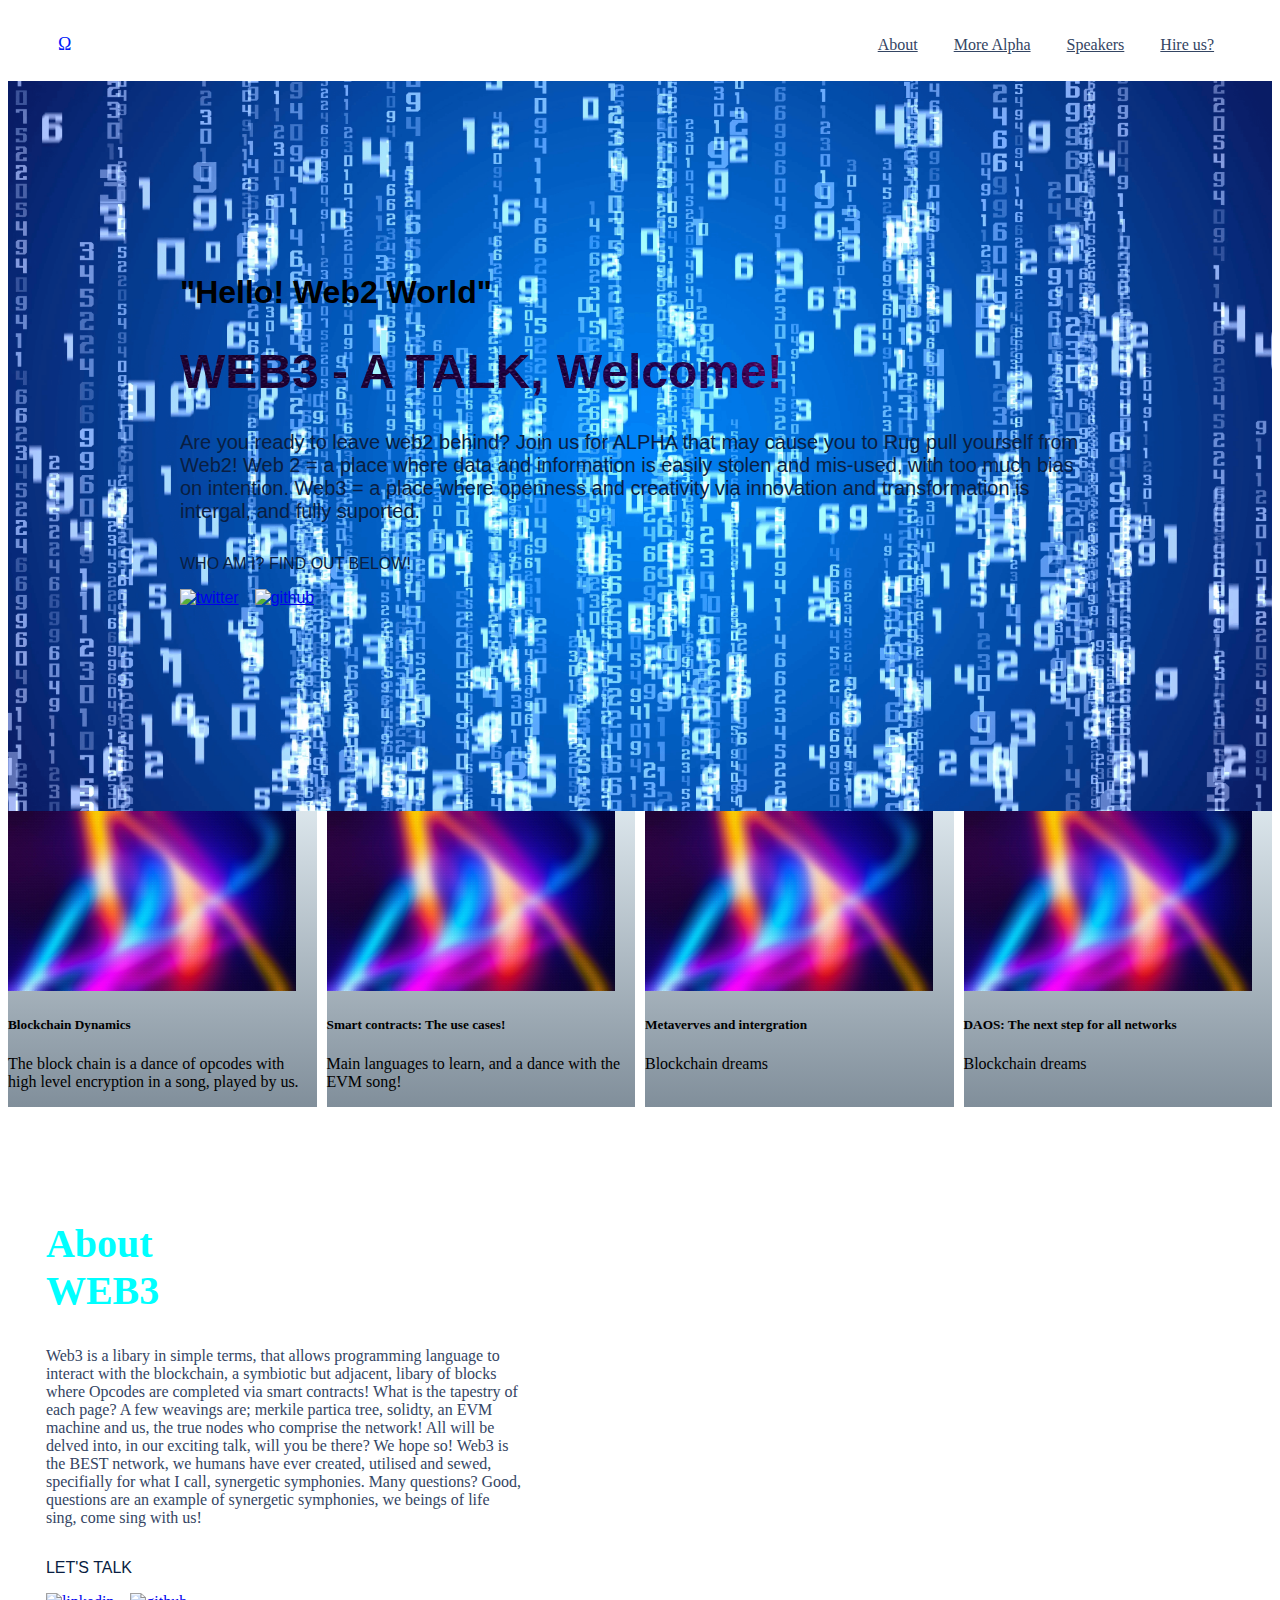
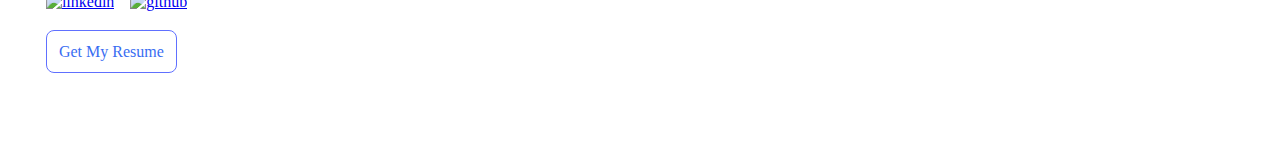
==== index.html @ c95b027e "Add changes to html/css/js" ====
<!DOCTYPE html>
<html lang="en">
<head>
    <meta charset="UTF-8">
    <meta http-equiv="X-UA-Compatible" content="IE=edge">
    <meta name="viewport" content="width=device-width, initial-scale=1.0">
    <title>Web3 Confernce website for capstone1</title>
    <link rel="stylesheet" href="/Styles.css">
    <link href="http://fonts.cdnfonts.com/css/cocogoose" rel="stylesheet">
    <link rel=“stylesheet” href=“https://cdn.jsdelivr.net/npm/bootstrap@5.2.0-beta1/dist/css/bootstrap.min.css”>
    <script src="/Js/Speakers.js" defer></script>
    <script src=”https://cdn.jsdelivr.net/npm/bootstrap@5.2.0-beta1/dist/js/bootstrap.bundle.min.js” defer></script>
<body>
    <header>
      <div class="container main-nav">
        <div class="logo">Ω</div>
        <nav class="all-pages">
          <a href="#" class="nav-link">About</a>
          <a href="#" class="nav-link">More Alpha</a>
          <a href="#" class="nav-link">Speakers</a>
          <a href="#" class="nav-link">Hire us?</a>
        </nav>
      </div>
        <!-- MOBILE RESPONSIVE-->
      <nav class="mobile-menu">
        <!--Mobile Nav-->
        <!-- <div class="mylogo">logo</div> -->
        <div class="mobile-nav-bar">
          <div class="btn-nav-open">
            <button class="btn-open" type="button">
              <img
                class="btn-open-img"
                src=""
                alt="hamburger menu"
              />
            </button>
          </div>
          <div class="mobile-nav-container">
            <div class="btn-nav-close">
              <button class="btn-close" type="button">X</button>
            </div>
            <div class="menu-list-items">
              <a class="menu-title" href="#portfolio-menu-title">Portfolio</a>
              <a class="menu-title" href="#about">About</a>
              <a class="menu-title" href="#contact-section">Contact</a>
            </div>
          </div>
        </div>
      </nav>
    </header>

    <!-- Section-intial-page -->
    <section class="hero-section">
      <div class="container">
        <div class="container-small">
          <div class="headline-section">
            <h1 class="first-heading">"Hello! Web2 World"</h1>
            <h1 class="heading">
              WEB3 - A TALK,
              Welcome!
            </h1>
            <p class="supporting-text">
             Are you ready to leave web2 behind? 
             Join us for ALPHA that may cause you to Rug pull yourself from Web2!
             Web 2 = a place where data and information is easily stolen and mis-used, with too much bias on intention.
             Web3 = a place where openness and creativity via innovation and transformation is intergal, and fully suported.  
           </p>

            <!-- Highlight with icons-->
            <div class="call-to-action">Who am I? Find out below!</div>
            <div class="icons">
              <!-- LinkedIn, Github, Angellist, Medium, Twitter-->
              <a href="https://twitter.com/CrystAlline_K42"
                ><img
                  class="social-icon"
                  src="./assets/icons/twitter.svg"
                  alt="twitter"
              /></a>
              <a href="https://github.com/CrystallineButterfly"
                ><img
                  class="social-icon"
                  src="./assets/icons/github.svg"
                  alt="github"
              /></a>
            </div>
          </div>
        </div>
      </div>
    </section>

    <!-- Section extra for first page -->
      </header>
  <!-- section for cards -->
  <div class="cards">
<div class="card" style="width: 18rem;">
  <img src="/Images/test.jpg" class="card-img-top" alt="Web3 Image">
  <div class="card-body">
    <h5 class="card-title">Blockchain Dynamics</h5>
    <p class="card-text">The block chain is a dance of opcodes with high level encryption in a song, played by us.</p>
  </div>
</div>
<div class="card" style="width: 18rem;">
  <img src="/Images/test.jpg" class="card-img-top" alt="Web3 Image">
  <div class="card-body">
    <h5 class="card-title">Smart contracts: The use cases!</h5>
    <p class="card-text">Main languages to learn, and a dance with the EVM song!</p>
  </div>
</div>
<div class="card" style="width: 18rem;">
  <img src="/Images/test.jpg" class="card-img-top" alt="Web3 Image">
  <div class="card-body">
    <h5 class="card-title">Metaverves and intergration</h5>
    <p class="card-text">Blockchain dreams</p>
  </div>
</div>
<div class="card" style="width: 18rem;">
  <img src="/Images/test.jpg" class="card-img-top" alt="Web3 Image">
  <div class="card-body">
    <h5 class="card-title">DAOS: The next step for all networks</h5>
    <p class="card-text">Blockchain dreams</p>
  </div>
</div>
</div>

<!-- section end -->

    <!-- ABOUT SECTION -->
    <section class="about-section" id="about">
      <div class="container">
        <div class="flex-about">
          <div class="about-info">
            <h2 class="heading">
              About <br />
              WEB3
            </h2>
            <p class="about-bio">
              Web3 is a libary in simple terms, that allows programming language to interact with the blockchain, a symbiotic but adjacent, libary of blocks where Opcodes are completed via smart contracts! 
              What is the tapestry of each page? A few weavings are; merkile partica tree, solidty, an EVM machine and us, the true nodes who comprise the network! All will be delved into, in our exciting talk, will you be there?
              We hope so! Web3 is the BEST network, we humans have ever created, utilised and sewed, specifially for what I call, synergetic symphonies. 
              Many questions? Good, questions are an example of synergetic symphonies, we beings of life sing, come sing with us! 
            </p>
            <div class="call-to-action">LET'S TALK</div>
            <div class="icons">
              <!-- LinkedIn, Github, Angellist, Medium, Twitter-->
              <a href="https://twitter.com/CrystAlline_K42"
                ><img
                  class="social-icon"
                  src="./assets/icons/linkedin.svg"
                  alt="linkedin"
              /></a>
              <a href="https://github.com/CrystallineButterfly"
                ><img
                  class="social-icon"
                  src="./assets/icons/github.svg"
                  alt="github"
              /></a>
            </div>
            <a href="#" class="button">Get My Resume</a>
          </div>































































</body>
</html>
---- Styles.css ----
@import url('http://fonts.cdnfonts.com/css/cocogoose');
 
/* body {
    font-family: 'Poppins', sans-serif;
    margin: 0;
    background-color: #f4f5f7;
} */

/* SECTIONS & CONTAINERS */

header {
    margin: 0;
    padding: 1rem 3%;
    background: #fff;
}

section {
    margin: 0;
    padding: 5rem 3%;
}

.hero-section {
    padding: 0 3%;
    background-color:#091e42;
    background-image: url(/Images/MATRIX1.webp);
    background-repeat: no-repeat;
    background-size: cover;
    background-position: center;
}

.about-section {
    background-color: #fff;
}

.container {
    max-width: 80rem;
    margin: 0 auto;
}

.container-small {
    max-width: 57.5rem;
    margin: 0 auto;
    display: flex;
    flex-direction: column;
}

.main-nav {
    display: flex;
    flex-direction: row;
    justify-content: space-between;
    align-items: center;
}

.flex-about {
    display: flex;
    flex-direction: row;
    justify-content: space-between;
}

.about-info {
    max-width: 40%;
}

.skills-wrapper {
    width: 50%;
}

.skills-list {
    margin: 1.5rem;
    display: flex;
    flex-direction: row;
    justify-content: start;
    align-items: start;
}

.skill-item {
    background-color: #f7f7f9;
    padding: 0.75rem;
    border-radius: 0.75rem;
    width: 7.625rem;
    height: 7.5rem;
    margin: 0 0.75rem 0 0;
}

.chevron-closed {
    transform: rotate(-90deg);
}

ul.hide {
    display: none !important;
}

.closed {
    padding: 1.5rem 0;
    border-bottom: 0.0625rem;
    border-style: solid;
    border-color: #dfe1e6;
}

.skill-badge {
    width: 3rem;
    height: 3rem;
}

.skill-name {
    font-size: 0.9375rem;
    font-weight: 400;
    color: #253858;
    margin: 0.75rem 0;
}

.skill-trigger {
    display: flex;
    flex-direction: row;
    justify-content: space-between;
    align-items: center;
    margin: 0 1.5rem;
    font-weight: 400;
    color: #344563;
}

.nav-container {
    max-width: 80rem;
    margin: 0 auto;
    padding: 1rem 3%;
    display: flex;
    justify-content: space-between;
    align-items: center;
    gap: 0.5rem;
    flex-direction: row;
}

.logo {
    padding: 0.625rem 0.75rem;
    font-size: 1.125rem;
    color: #0019fa;
}

.nav-link {
    padding: 0.625rem 0.75rem;
    margin: 0 0.5rem 0 0;
    color: #344563;
    font-size: 1rem;
    font-weight: 500;
}

/* Do an accessiblity check before code-review! */

h1.heading {
    font-family: 'COCOGOOSE', sans-serif;
    font-size: 3rem;
    font-weight: 700;
    background-image: url("/Images/test.jpg");
    -webkit-background-clip: text;
    background-clip: text;
    color: transparent; 
}

/* Above here= sort first ~ then below! */

h2.heading {
    font-size: 2.5rem;
    font-weight: 700;
    color:cyan;
    text-transform: capitalize;
}
/* top of header-bottom */

.program-info-wrap
.topics {
    margin: 0rem 0rem 0rem .1875rem;
    padding: 0rem;
    border: 0rem;
    float: left;
    width: calc(20% - .1875rem);
    height: 14.25rem;
    background: rgba(255, 255, 255, 0.1);
}







/* Headline section */
.cards {
    display: flex;
    justify-content: center;
    gap: .625rem;
}

.card {
    width: 90% !important;
    background: linear-gradient(rgba(164, 190, 205, 0.4), rgba(3, 31, 55, 0.5));
}


.card-img-top {
    height: 20vh !important;
}



/* end of header-bottom */

p.supporting-text {
    font-family: 'COCOGOOSE', sans-serif;
    font-size: 1.25rem;
    font-weight: 500;
    color:#091e42;
}

p.about-bio {
    font-size: 1rem;
    font-weight: 400;
    color: #344563;
}

.toolbar {
    display: flex;
    justify-content: space-between;
    align-items: center;
    font-family: 'COCOGOOSE', sans-serif;
}

.call-to-action {
    text-transform: uppercase;
    font-weight: 500;
    font-size: 1rem;
    line-height-step: 1.5rem;
    color:#091e42;
    justify-content: space-between;
    margin: 2rem 0 1rem 0;
    font-family: 'COCOGOOSE', sans-serif;
}

.icons {
    display: flex;
    margin: 0 0 2rem 0;
}

.social-icon {
    margin-right: 1rem;
}

.headline-section {
    margin: 0.75rem 0;
    padding: 10rem 0;
    font-family: 'Poppins', sans-serif;
    font-style: normal;
}

.twitter {
    display: flex;
    flex-direction: row;
    justify-content: space-between;
}

.github {
    display: flex;
    flex-direction: row;
    justify-content: space-between;
}

.hamburger-menu {
    float: right;
    display: flex;
    width: 1.125rem;
    height: 0.75rem;
    justify-content: center;
    align-items: center;
}

.mylogo {
    display: flex;
    float: left;
    color: #6070ff;
    justify-content: left;
    font-family: 'Poppins', sans-serif;
    font-style: normal;
    font-weight: 700;
    font-size: 1.125rem;
    line-height-step: 1.25rem;
    align-items: center;
    text-align: center;
}

.mobile-menu {
    display: none;
}

.project,
.grid {
    display: grid;
    grid-template-columns: 1fr 1fr;
    grid-gap: 1.5rem;
    padding: 1.5rem;
    border-radius: 1.5rem;
    border: 1px solid #dfe1e6;
    background-color: #fff;
    margin: 4.438rem 0;
}

@media screen and (max-width: 768px) {
    .skills-wrapper {
        width: 100%;
    }

    .skills-list {
        margin: 1.5rem;
        display: flex;
        flex-direction: column;
        justify-content: stretch;
        align-items: stretch;
    }

    .skill-name {
        margin: 0 1rem;
    }

    .skill-item {
        display: flex;
        flex-direction: row;
        justify-content: start;
        align-items: center;
        background-color: #f7f7f9;
        padding: 0.75rem;
        border-radius: 0.75rem;
        width: 100%;
        height: auto;
        margin: 0 0 0.75rem 0;
    }

    .about-info {
        max-width: 100%;
        margin: 0 0 4rem 0;
    }

    .flex-about {
        display: flex;
        flex-direction: column;
        justify-content: space-between;
    }

    .portfolio {
        margin: 0 auto;
        padding: 5rem 3%;
    }

    .project,
    .grid {
        display: flex;
        flex-direction: column;
        padding: 1.5rem;
        border-radius: 1.5rem;
        border: 0.0625rem solid #dfe1e6;
        background-color: #fff;
        margin: 4.438rem 0;
    }

    .reverse {
        display: flex;
        flex-direction: column-reverse;
        padding: 1.5rem;
        border-radius: 1.5rem;
        border: 0.0625rem solid #dfe1e6;
        background-color: #fff;
        margin: 4.438rem 0;
    }

    .all-pages {
        display: none;
    }

    .logo {
        display: none;
    }

    .mobile-menu {
        display: flex;
        width: 100%;
        justify-content: space-between;
        align-items: center;
    }

    h1.heading {
        font-size: 2rem;
        font-family: 'COCOGOOSE', sans-serif;
    }

    .section {
        padding: 0 3%;
        background-image: url(./assets/header-shapes_mobile.svg);
        background-repeat: no-repeat;
        background-size: cover;
        background-position: center;
    }
}

.portfolio {
    max-width: 80rem;
    margin: 0 auto;
    padding: 8.875rem 3%;
}

.portfolio-section {
    background-color: #f4f5f7;
}

.project-img {
    display: inline-block;
    width: 100%;
}

.project-info {
    display: flex;
    flex-direction: column;
    justify-content: center;
    align-items: start;
    padding: 1.5rem;
}

.project-title {
    justify-content: left;
    font-weight: 700;
    grid-auto-flow: row;
    font-size: 2rem;
    line-height-step: 2.75rem;
    padding: 10% 3%;
    color: #172b4d;
}

.project-meta {
    display: flex;
    flex-wrap: wrap;
    justify-content: start;
    align-items: center;
}

.project-tag {
    font-weight: 500;
    text-transform: uppercase;
    text-size-adjust: 10%;
    color: #344563;
    margin: 0 0.75rem 0 0;
}

.project-tech,
.project-year {
    color: #6b778c;
    font-weight: 400;
    font-size: 1.125rem;
}

.project-desc {
    font-size: 1rem;
    font-weight: 400;
    color: #344563;
    margin: 1rem 0 0 0;
}

.tags {
    display: flex;
    justify-content: start;
    flex-direction: row;
    align-items: center;
    margin: 1.5rem 0 2rem 0;
}

.tag {
    font-size: 0.75rem;
    color: #0017eb;
    font-weight: 500;
    padding: 0.25rem 0.75rem;
    background-color: #ebebff;
    border-radius: 0.5rem;
    margin: 0 0.5rem 0 0;
}

a.see-project {
    margin: 1rem 0;
    color: #396df2;
    text-decoration: none;
    padding: 0.75rem;
    /* Refactor : PX -> REMs , shortcut for padding: 12px 12px 12px 12px; */
    border: 0.0625rem solid #6070ff;
    /* Border Size, Type , Color */
    border-radius: 0.5rem;
    transition: all 0.4s ease-in-out;
    /* 400ms */
}

a.button {
    color: #396df2;
    text-decoration: none;
    padding: 0.75rem;
    /* Refactor : PX -> REMs , shortcut for padding: 12px 12px 12px 12px; */
    border: 0.0625rem solid #6070ff;
    /* Border Size, Type , Color */
    border-radius: 0.5rem;
    transition: all 0.4s ease-in-out;
    /* 400ms */
}

a.see-project:hover {
    background-color: #396df2;
    color: #fff;
    text-decoration: none;
    padding: 0.75rem;
    box-shadow: 0 0.5rem 1rem rgba(64, 83, 252, 0.24);
    border: 0.0625rem solid #6070ff;
    border-radius: 0.5rem;
}

a.see-project:focus {
    background-color: #2230d2;
    color: #fff;
    text-decoration: none;
    padding: 0.75rem;
    border: 0.0625rem solid #2230d2;
    border-radius: 0.5rem;
    outline: 0.0625rem #396df2;
}

.works-header {
    display: grid;
    padding: 1.125rem;
}

/* Portfolio Styles Section */

section .portfolio {
    max-width: 80rem;
    margin: 0 auto;
}

/* About me page. */

/* .about-container {
    display: flex;
}

/* Contact me section */
/* footer {
    border-bottom-left-radius: 4.6875rem;
    border-top-right-radius: 7.1875rem;
    background: #6070ff;
    background-image: url(./assets/header-bg.svg);
    background-repeat: no-repeat;
    display: flex;
    justify-content: center;
}

#contact-section {
    padding-bottom: 7rem;
    display: flex;
    flex-direction: column;
    justify-content: center;
    align-items: center;
    width: 60%;
}

#contact-section>h2 {
    text-align: center;
    font-family: 'Poppins', sans-serif;
    font-style: normal;
    font-weight: 700;
    font-size: 2.5rem;
    line-height: 3.25rem;
    color: #fff;
    display: flex;
    align-items: center;
}

#contact-form {
    display: flex;
    flex-direction: column;
    justify-content: center;
    padding-bottom: 2rem;
    align-items: flex-start;
    width: 100%;
    margin-top: 30px;
}

label {
    color: white;
}

#contact-section p {
    font-style: normal;
    font-size: 1.25rem;
    text-transform: none;
    text-align: center;
    color: #fff;
    padding: 0 1rem;
    width: 569px;
}

.input-tag {
    margin: 1rem 0;
    padding: 1rem;
    border: 0.0625rem solid #d0d9d4;
    box-sizing: border-box;
    border-radius: 0.25rem;
    width: 447px;
}

textarea {
    height: 170px;
    border: 1px solid #60c095;
    box-sizing: border-box;
    border-radius: 0.25rem;
    padding: 1rem;
    font-weight: 400;
    font-size: 0.9375rem;
    line-height: 1.5rem;
    color: #091e42;
    width: 100%;
}

#contact-section button {
    display: block;
    margin: 0 auto;
    background: #fff;
    border-radius: 0.5rem;
    flex-direction: row;
    align-items: center;
    padding: 0.75rem 1rem;
    color: #001aff;
} */
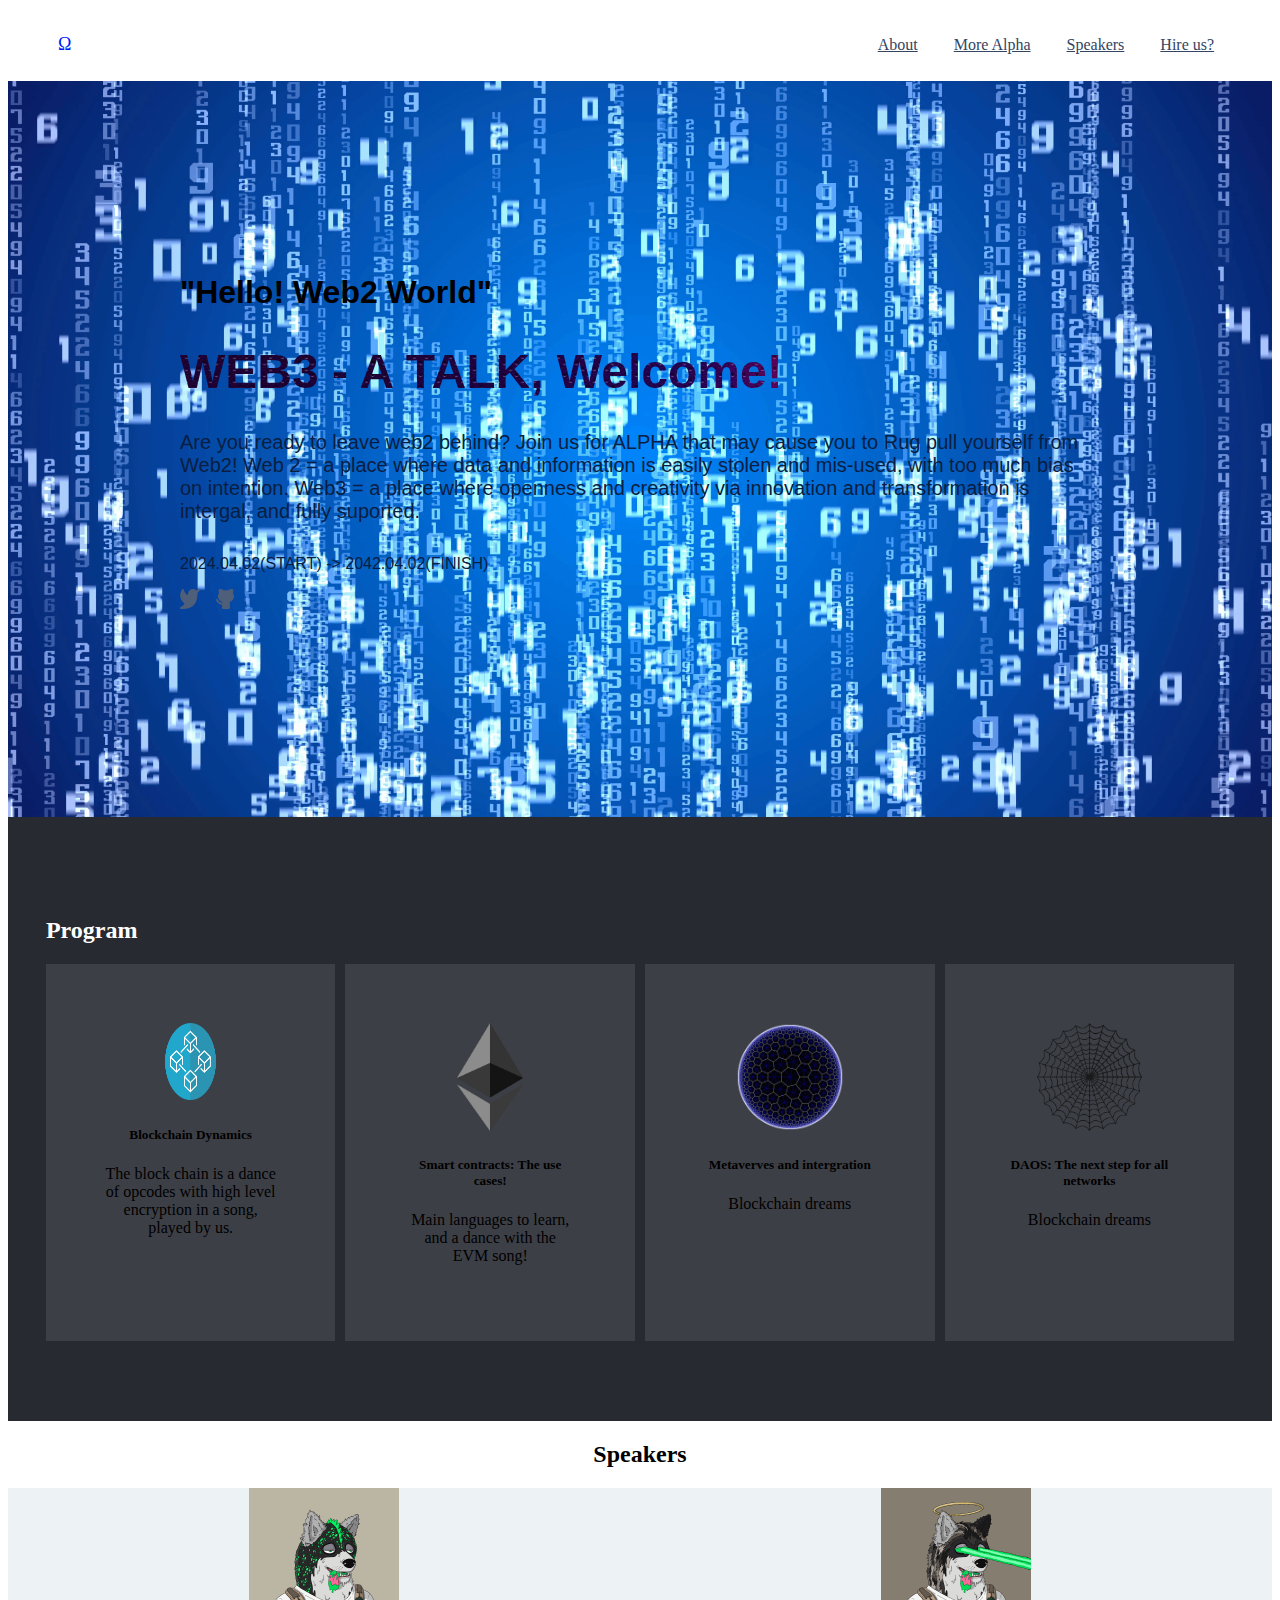
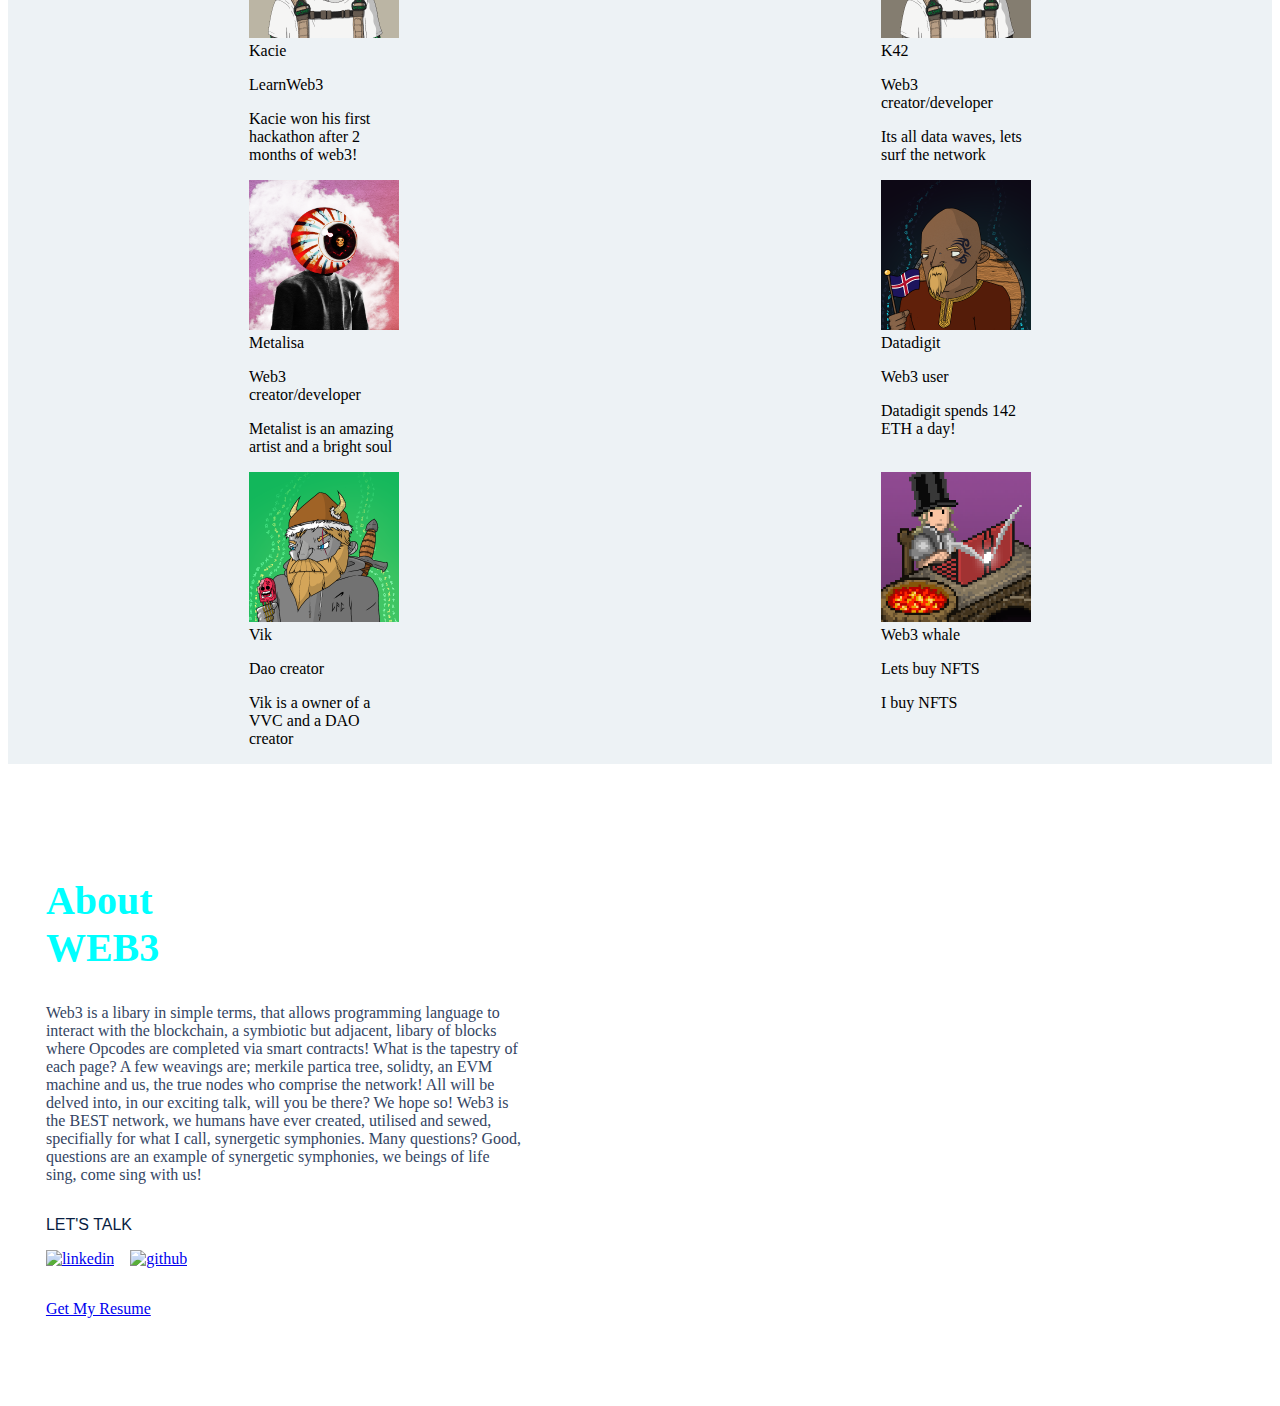
==== commit fe86a15a: "Add change" ====
--- a/index.html
+++ b/index.html
@@ -3,6 +3,7 @@
 <head>
     <meta charset="UTF-8">
     <meta http-equiv="X-UA-Compatible" content="IE=edge">
+    <meta http-equiv="refresh" content="10">
     <meta name="viewport" content="width=device-width, initial-scale=1.0">
     <title>Web3 Confernce website for capstone1</title>
     <link rel="stylesheet" href="/Styles.css">
@@ -17,8 +18,8 @@
         <nav class="all-pages">
           <a href="#" class="nav-link">About</a>
           <a href="#" class="nav-link">More Alpha</a>
-          <a href="#" class="nav-link">Speakers</a>
-          <a href="#" class="nav-link">Hire us?</a>
+          <a href="#speakers" class="nav-link">Speakers</a>
+          <a href="#" class="nav-link border">Hire us?</a>
         </nav>
       </div>
         <!-- MOBILE RESPONSIVE-->
@@ -67,19 +68,19 @@
            </p>
 
             <!-- Highlight with icons-->
-            <div class="call-to-action">Who am I? Find out below!</div>
+            <div class="call-to-action">2024.04.02(Start) -> 2042.04.02(Finish)</div>
             <div class="icons">
               <!-- LinkedIn, Github, Angellist, Medium, Twitter-->
               <a href="https://twitter.com/CrystAlline_K42"
                 ><img
                   class="social-icon"
-                  src="./assets/icons/twitter.svg"
+                  src="./Images/twitter.svg"
                   alt="twitter"
               /></a>
               <a href="https://github.com/CrystallineButterfly"
                 ><img
                   class="social-icon"
-                  src="./assets/icons/github.svg"
+                  src="./Images/github.svg"
                   alt="github"
               /></a>
             </div>
@@ -91,41 +92,49 @@
     <!-- Section extra for first page -->
       </header>
   <!-- section for cards -->
+  <section class="bg">
+    <h2 class="card-head">Program</h2>
+  <div class="line"></div>
   <div class="cards">
 <div class="card" style="width: 18rem;">
-  <img src="/Images/test.jpg" class="card-img-top" alt="Web3 Image">
+  <img src="/Images/Blockchain-Icon.webp" alt="blockchain" class="img">
   <div class="card-body">
     <h5 class="card-title">Blockchain Dynamics</h5>
     <p class="card-text">The block chain is a dance of opcodes with high level encryption in a song, played by us.</p>
   </div>
 </div>
 <div class="card" style="width: 18rem;">
-  <img src="/Images/test.jpg" class="card-img-top" alt="Web3 Image">
+  <img src="/Images/eth1.webp" class="card-img-top" alt="Web3 Image">
   <div class="card-body">
     <h5 class="card-title">Smart contracts: The use cases!</h5>
     <p class="card-text">Main languages to learn, and a dance with the EVM song!</p>
   </div>
 </div>
 <div class="card" style="width: 18rem;">
-  <img src="/Images/test.jpg" class="card-img-top" alt="Web3 Image">
+  <img src="/Images/42.webp" class="card-img-top" alt="Web3 Image">
   <div class="card-body">
     <h5 class="card-title">Metaverves and intergration</h5>
     <p class="card-text">Blockchain dreams</p>
   </div>
 </div>
 <div class="card" style="width: 18rem;">
-  <img src="/Images/test.jpg" class="card-img-top" alt="Web3 Image">
+  <img src="/Images/DAO.webp" class="card-img-top" alt="Web3 Image">
   <div class="card-body">
     <h5 class="card-title">DAOS: The next step for all networks</h5>
     <p class="card-text">Blockchain dreams</p>
   </div>
 </div>
 </div>
+</section>
 
 <!-- section end -->
 
     <!-- ABOUT SECTION -->
-    <section class="about-section" id="about">
+        <!-- Speakers section -->
+        <h2 class="speaker-title">Speakers</h2>
+        <div id="speakers"></div>
+
+<section class="about-section" id="about">
       <div class="container">
         <div class="flex-about">
           <div class="about-info">
@@ -212,13 +221,5 @@
 
 
 
-
-
-
-
-
-
-
-
 </body>
 </html>--- a/Styles.css
+++ b/Styles.css
@@ -1,10 +1,6 @@
 @import url('http://fonts.cdnfonts.com/css/cocogoose');
- 
-/* body {
-    font-family: 'Poppins', sans-serif;
-    margin: 0;
-    background-color: #f4f5f7;
-} */
+
+
 
 /* SECTIONS & CONTAINERS */
 
@@ -21,7 +17,7 @@
 
 .hero-section {
     padding: 0 3%;
-    background-color:#091e42;
+    background-color: #091e42;
     background-image: url(/Images/MATRIX1.webp);
     background-repeat: no-repeat;
     background-size: cover;
@@ -73,51 +69,6 @@
     align-items: start;
 }
 
-.skill-item {
-    background-color: #f7f7f9;
-    padding: 0.75rem;
-    border-radius: 0.75rem;
-    width: 7.625rem;
-    height: 7.5rem;
-    margin: 0 0.75rem 0 0;
-}
-
-.chevron-closed {
-    transform: rotate(-90deg);
-}
-
-ul.hide {
-    display: none !important;
-}
-
-.closed {
-    padding: 1.5rem 0;
-    border-bottom: 0.0625rem;
-    border-style: solid;
-    border-color: #dfe1e6;
-}
-
-.skill-badge {
-    width: 3rem;
-    height: 3rem;
-}
-
-.skill-name {
-    font-size: 0.9375rem;
-    font-weight: 400;
-    color: #253858;
-    margin: 0.75rem 0;
-}
-
-.skill-trigger {
-    display: flex;
-    flex-direction: row;
-    justify-content: space-between;
-    align-items: center;
-    margin: 0 1.5rem;
-    font-weight: 400;
-    color: #344563;
-}
 
 .nav-container {
     max-width: 80rem;
@@ -153,7 +104,7 @@
     background-image: url("/Images/test.jpg");
     -webkit-background-clip: text;
     background-clip: text;
-    color: transparent; 
+    color: transparent;
 }
 
 /* Above here= sort first ~ then below! */
@@ -161,13 +112,13 @@
 h2.heading {
     font-size: 2.5rem;
     font-weight: 700;
-    color:cyan;
+    color: cyan;
     text-transform: capitalize;
 }
+
 /* top of header-bottom */
 
-.program-info-wrap
-.topics {
+.program-info-wrap .topics {
     margin: 0rem 0rem 0rem .1875rem;
     padding: 0rem;
     border: 0rem;
@@ -178,28 +129,73 @@
 }
 
 
-
+/* speakers */
+
+.speaker-image {
+    width: 9.375rem;
+}
+
+h2.speaker-title {
+    text-align: center;
+}
+
+#speakers {
+    display: grid;
+    grid-template-columns: 1fr 1fr;
+    width: 100%;
+    margin: 0 auto;
+    background: rgba(164, 190, 205, 0.2);
+}
+
+.speaker {
+    width: 9.375rem;
+    margin: 0 auto;
+}
+
+.section-button {}
 
 
 
 
 /* Headline section */
+.bg {
+    background-color: #272a31;
+}
+
 .cards {
     display: flex;
     justify-content: center;
+    text-align: center;
     gap: .625rem;
 }
 
-.card {
+.card { 
+    padding: 5%;
     width: 90% !important;
-    background: linear-gradient(rgba(164, 190, 205, 0.4), rgba(3, 31, 55, 0.5));
-}
-
+    /* background: linear-gradient(rgba(255, 255, 255, 0.1), rgba(3, 31, 55, 0.5)); */
+    background-color: rgba(255, 255, 255, 0.1);
+}
+
+.img {
+    width:30%;
+    height:30%;
+}
+
+.card-head {
+    color: white;
+}
+
+.line {
+    color: #ec5328;
+
+}
 
 .card-img-top {
-    height: 20vh !important;
-}
-
+    height: 12vh !important;
+}
+
+.navlink.border {
+}
 
 
 /* end of header-bottom */
@@ -208,7 +204,7 @@
     font-family: 'COCOGOOSE', sans-serif;
     font-size: 1.25rem;
     font-weight: 500;
-    color:#091e42;
+    color: #091e42;
 }
 
 p.about-bio {
@@ -229,7 +225,7 @@
     font-weight: 500;
     font-size: 1rem;
     line-height-step: 1.5rem;
-    color:#091e42;
+    color: #091e42;
     justify-content: space-between;
     margin: 2rem 0 1rem 0;
     font-family: 'COCOGOOSE', sans-serif;
@@ -306,7 +302,20 @@
     .skills-wrapper {
         width: 100%;
     }
-
+       #speakers {
+           display: block;
+       }
+
+        .speaker-image {
+            width: 9.375rem;
+        }
+    
+        h2.speaker-title {
+            text-align: center;
+        }
+    
+
+        
     .skills-list {
         margin: 1.5rem;
         display: flex;
@@ -359,20 +368,6 @@
         margin: 4.438rem 0;
     }
 
-    .reverse {
-        display: flex;
-        flex-direction: column-reverse;
-        padding: 1.5rem;
-        border-radius: 1.5rem;
-        border: 0.0625rem solid #dfe1e6;
-        background-color: #fff;
-        margin: 4.438rem 0;
-    }
-
-    .all-pages {
-        display: none;
-    }
-
     .logo {
         display: none;
     }
@@ -396,16 +391,6 @@
         background-size: cover;
         background-position: center;
     }
-}
-
-.portfolio {
-    max-width: 80rem;
-    margin: 0 auto;
-    padding: 8.875rem 3%;
-}
-
-.portfolio-section {
-    background-color: #f4f5f7;
 }
 
 .project-img {
@@ -476,63 +461,6 @@
     background-color: #ebebff;
     border-radius: 0.5rem;
     margin: 0 0.5rem 0 0;
-}
-
-a.see-project {
-    margin: 1rem 0;
-    color: #396df2;
-    text-decoration: none;
-    padding: 0.75rem;
-    /* Refactor : PX -> REMs , shortcut for padding: 12px 12px 12px 12px; */
-    border: 0.0625rem solid #6070ff;
-    /* Border Size, Type , Color */
-    border-radius: 0.5rem;
-    transition: all 0.4s ease-in-out;
-    /* 400ms */
-}
-
-a.button {
-    color: #396df2;
-    text-decoration: none;
-    padding: 0.75rem;
-    /* Refactor : PX -> REMs , shortcut for padding: 12px 12px 12px 12px; */
-    border: 0.0625rem solid #6070ff;
-    /* Border Size, Type , Color */
-    border-radius: 0.5rem;
-    transition: all 0.4s ease-in-out;
-    /* 400ms */
-}
-
-a.see-project:hover {
-    background-color: #396df2;
-    color: #fff;
-    text-decoration: none;
-    padding: 0.75rem;
-    box-shadow: 0 0.5rem 1rem rgba(64, 83, 252, 0.24);
-    border: 0.0625rem solid #6070ff;
-    border-radius: 0.5rem;
-}
-
-a.see-project:focus {
-    background-color: #2230d2;
-    color: #fff;
-    text-decoration: none;
-    padding: 0.75rem;
-    border: 0.0625rem solid #2230d2;
-    border-radius: 0.5rem;
-    outline: 0.0625rem #396df2;
-}
-
-.works-header {
-    display: grid;
-    padding: 1.125rem;
-}
-
-/* Portfolio Styles Section */
-
-section .portfolio {
-    max-width: 80rem;
-    margin: 0 auto;
 }
 
 /* About me page. */
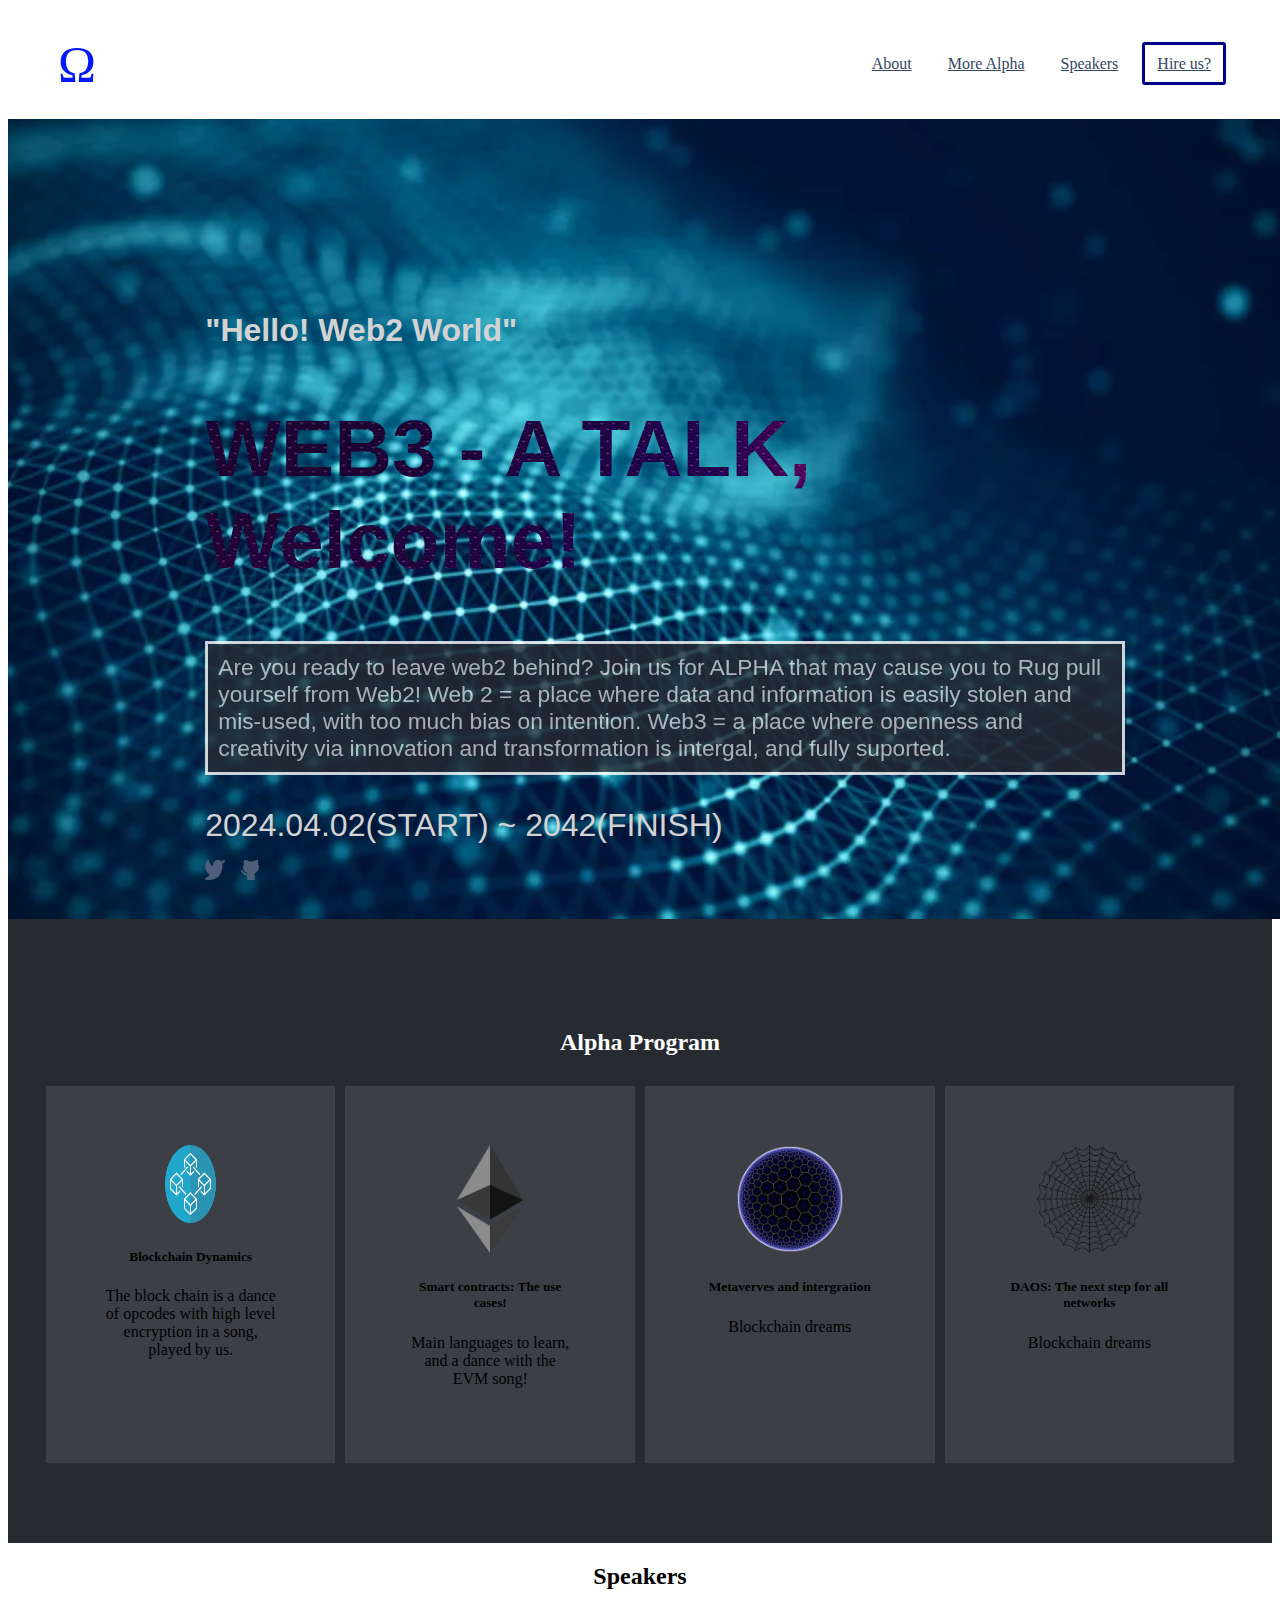
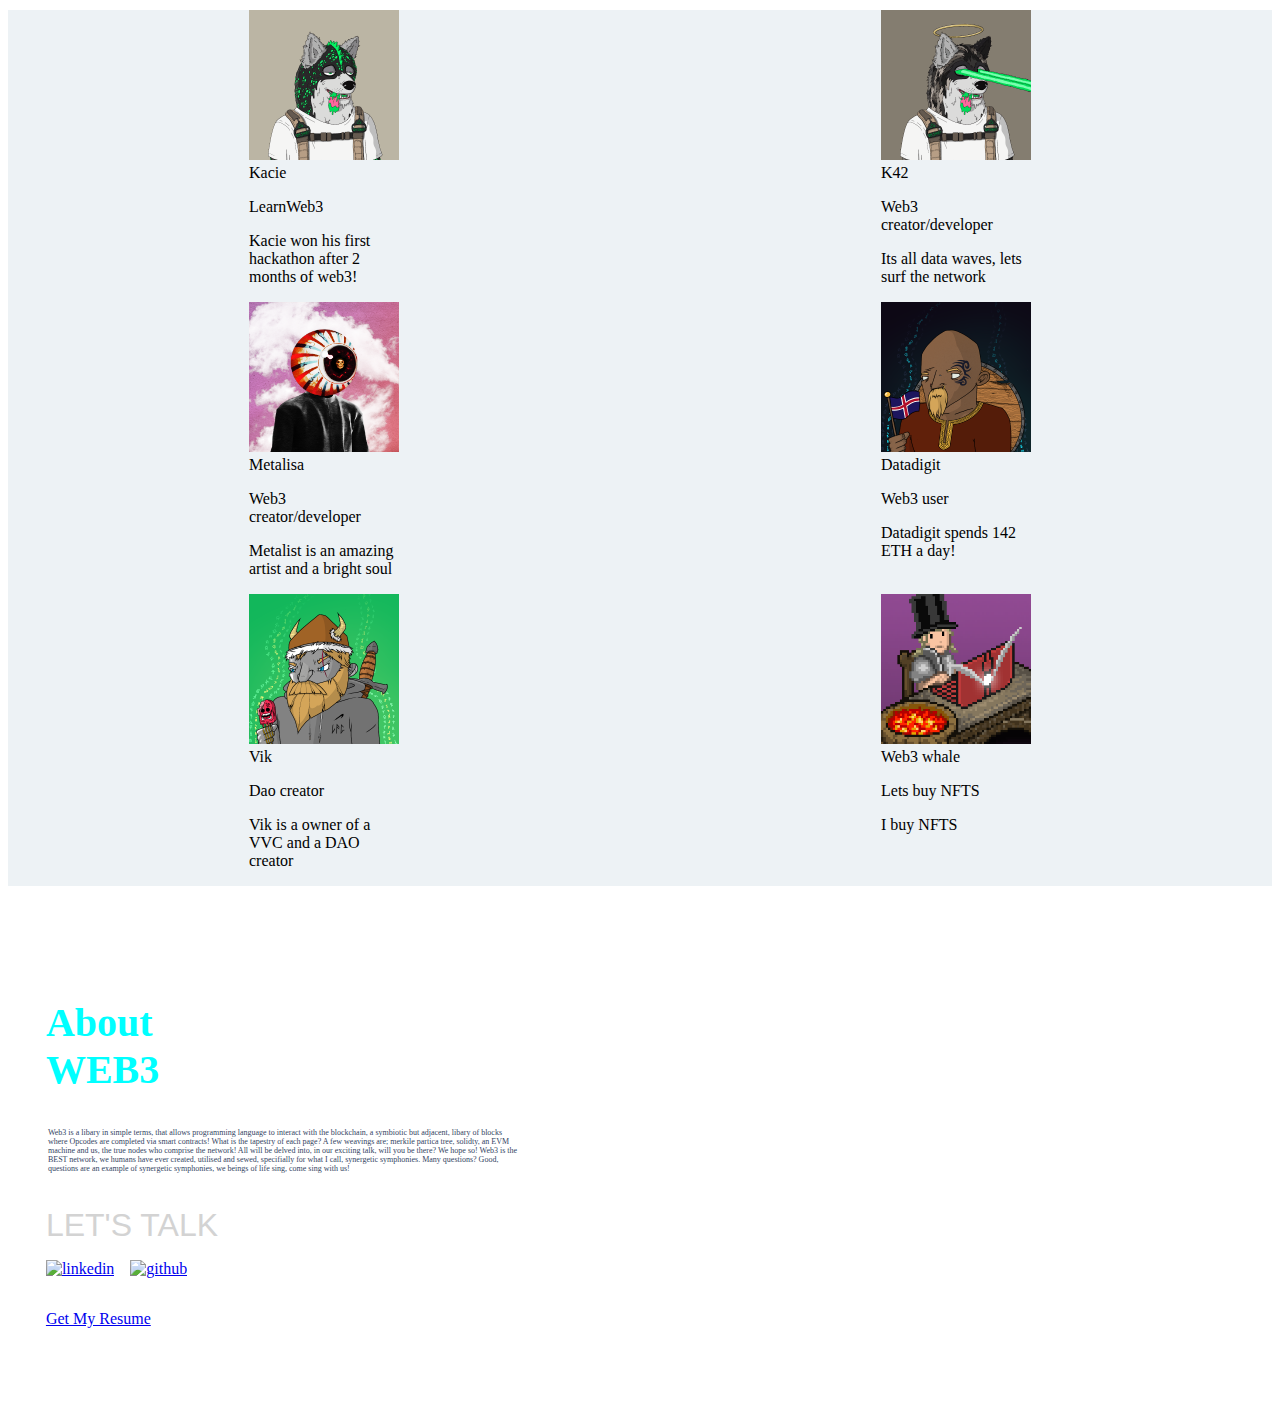
==== commit ebfe2a95: "Style changes" ====
--- a/index.html
+++ b/index.html
@@ -41,9 +41,9 @@
               <button class="btn-close" type="button">X</button>
             </div>
             <div class="menu-list-items">
-              <a class="menu-title" href="#portfolio-menu-title">Portfolio</a>
-              <a class="menu-title" href="#about">About</a>
-              <a class="menu-title" href="#contact-section">Contact</a>
+              <a class="menu-title" href="#portfolio-menu-title">About</a>
+              <a class="menu-title" href="#about">Alpha</a>
+              <a class="menu-title" href="#contact-section">Speakers</a>
             </div>
           </div>
         </div>
@@ -68,7 +68,7 @@
            </p>
 
             <!-- Highlight with icons-->
-            <div class="call-to-action">2024.04.02(Start) -> 2042.04.02(Finish)</div>
+            <div class="call-to-action">2024.04.02(Start) ~ 2042(Finish)</div>
             <div class="icons">
               <!-- LinkedIn, Github, Angellist, Medium, Twitter-->
               <a href="https://twitter.com/CrystAlline_K42"
@@ -93,7 +93,7 @@
       </header>
   <!-- section for cards -->
   <section class="bg">
-    <h2 class="card-head">Program</h2>
+    <h2 class="card-head">Alpha Program</h2>
   <div class="line"></div>
   <div class="cards">
 <div class="card" style="width: 18rem;">
--- a/Styles.css
+++ b/Styles.css
@@ -3,6 +3,11 @@
 
 
 /* SECTIONS & CONTAINERS */
+
+.first-heading {
+ color: #d3d3d3;
+ font-family: 'COCOGOOSE', sans-serif;
+}
 
 header {
     margin: 0;
@@ -16,9 +21,12 @@
 }
 
 .hero-section {
+    display: flex;
     padding: 0 3%;
     background-color: #091e42;
-    background-image: url(/Images/MATRIX1.webp);
+    background-image: url(./Images/data.webp);
+    height: 800px;
+    width:98%;
     background-repeat: no-repeat;
     background-size: cover;
     background-position: center;
@@ -83,7 +91,7 @@
 
 .logo {
     padding: 0.625rem 0.75rem;
-    font-size: 1.125rem;
+    font-size: 3.2rem;
     color: #0019fa;
 }
 
@@ -99,9 +107,9 @@
 
 h1.heading {
     font-family: 'COCOGOOSE', sans-serif;
-    font-size: 3rem;
+    font-size: 5rem;
     font-weight: 700;
-    background-image: url("/Images/test.jpg");
+    background-image: url("./Images/test.jpg");
     -webkit-background-clip: text;
     background-clip: text;
     color: transparent;
@@ -158,6 +166,11 @@
 
 
 /* Headline section */
+.card-head {
+    text-align: center;
+    padding: 10px;
+}
+
 .bg {
     background-color: #272a31;
 }
@@ -194,23 +207,31 @@
     height: 12vh !important;
 }
 
-.navlink.border {
+.border {
+  border: 3px solid darkblue;
+  border-radius: 3px;
+
 }
 
 
 /* end of header-bottom */
 
 p.supporting-text {
-    font-family: 'COCOGOOSE', sans-serif;
-    font-size: 1.25rem;
-    font-weight: 500;
-    color: #091e42;
+    font-family: 'Lato', sans-serif;
+    font-size: 1.42rem;
+    font-weight: 200;
+    color: #d3d3d3;
+    background-color: #272a31;
+    opacity: 0.8;
+    border: 3px solid white;
+    padding: 10px;
 }
 
 p.about-bio {
-    font-size: 1rem;
+    font-size: 0.5rem;
     font-weight: 400;
     color: #344563;
+    border: 2px solid white;
 }
 
 .toolbar {
@@ -222,10 +243,10 @@
 
 .call-to-action {
     text-transform: uppercase;
-    font-weight: 500;
-    font-size: 1rem;
+    font-weight: 300;
+    font-size: 2rem;
     line-height-step: 1.5rem;
-    color: #091e42;
+    color: #d3d3d3;
     justify-content: space-between;
     margin: 2rem 0 1rem 0;
     font-family: 'COCOGOOSE', sans-serif;
@@ -379,7 +400,8 @@
         align-items: center;
     }
 
-    h1.heading {
+    h1.first-heading {
+        color: #d3d3d3;
         font-size: 2rem;
         font-family: 'COCOGOOSE', sans-serif;
     }
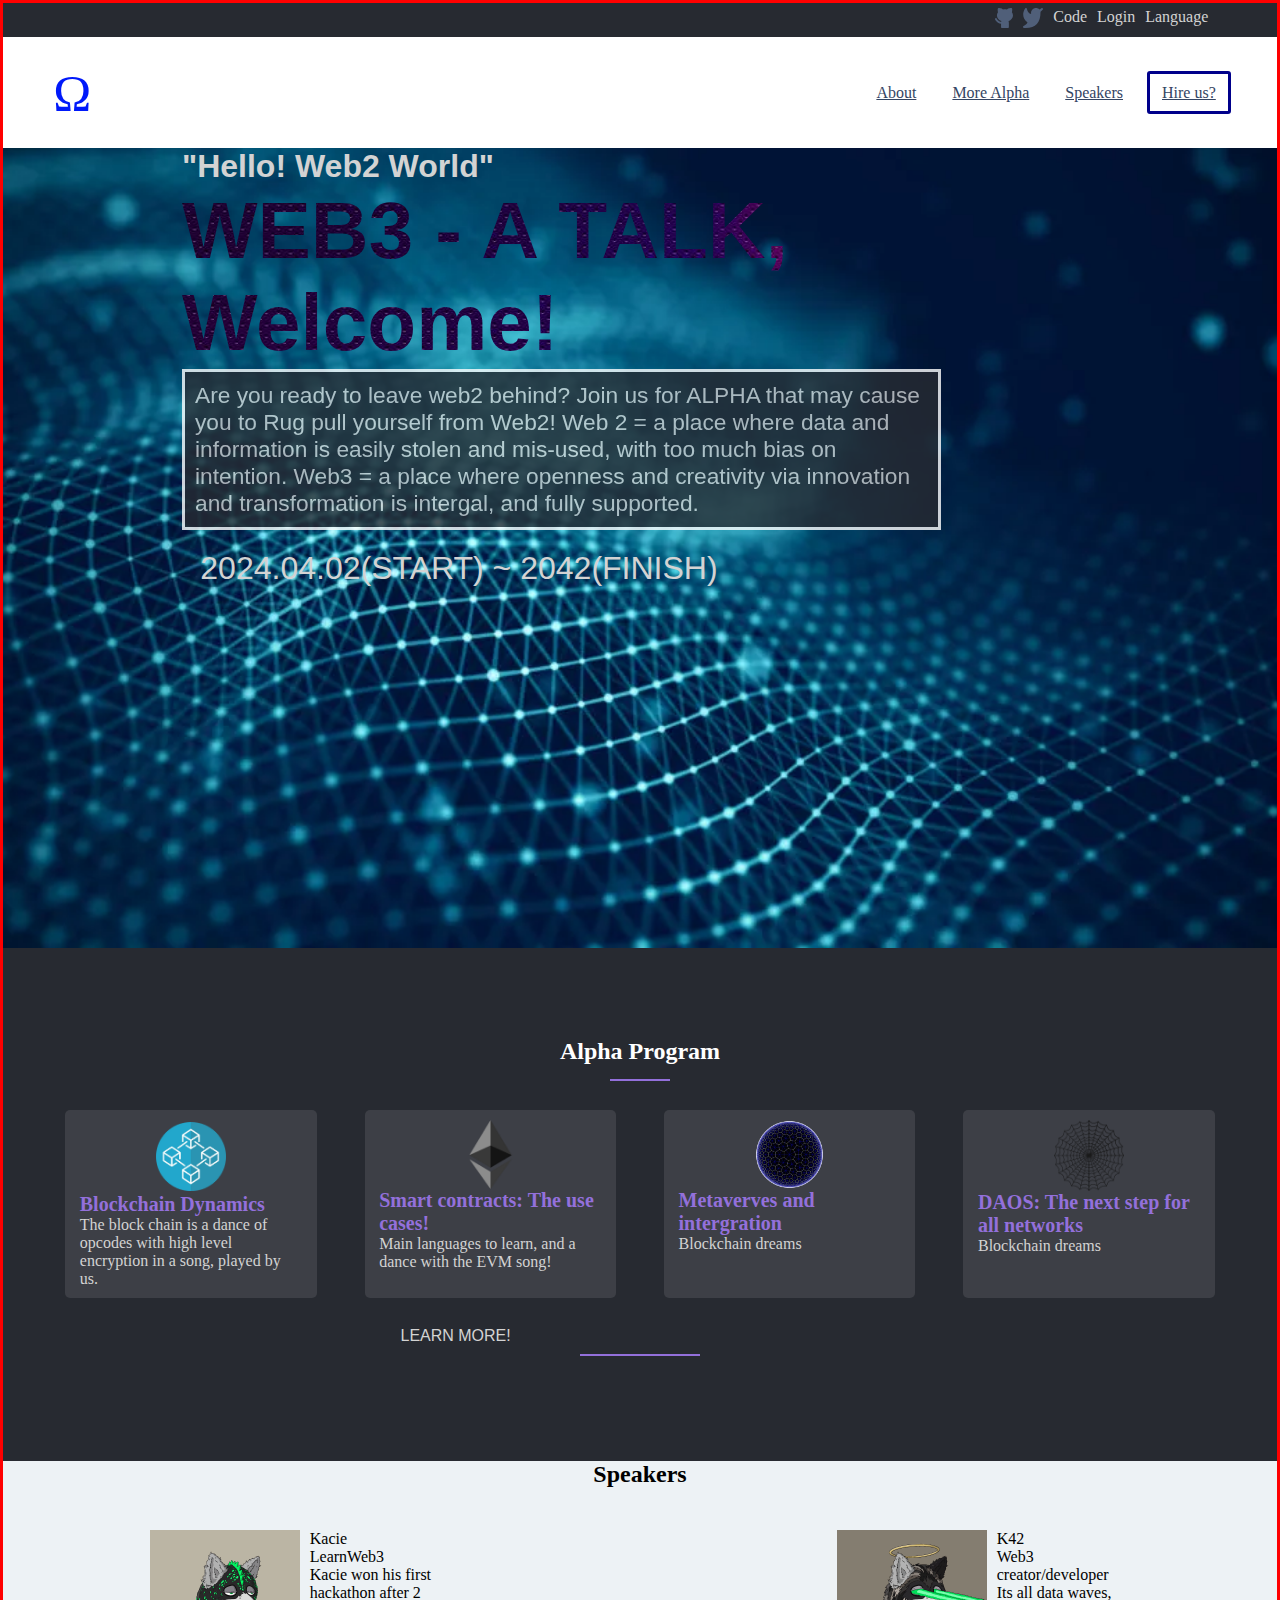
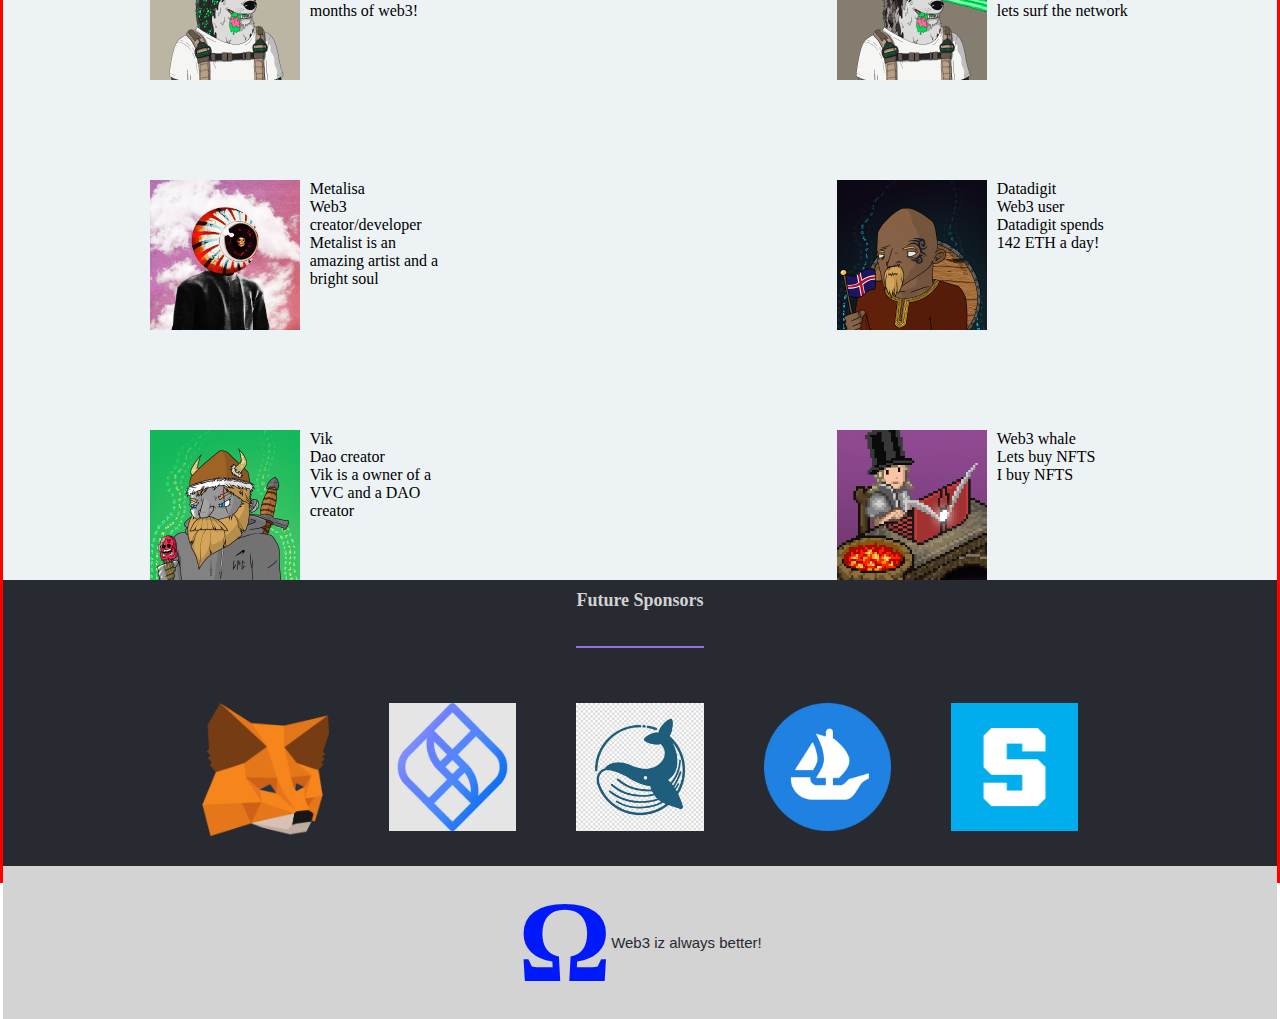
==== commit b1cdca09: "Style adjustments" ====
--- a/index.html
+++ b/index.html
@@ -3,7 +3,7 @@
 <head>
     <meta charset="UTF-8">
     <meta http-equiv="X-UA-Compatible" content="IE=edge">
-    <meta http-equiv="refresh" content="10">
+    <!-- <meta http-equiv="refresh" content="10"> -->
     <meta name="viewport" content="width=device-width, initial-scale=1.0">
     <title>Web3 Confernce website for capstone1</title>
     <link rel="stylesheet" href="/Styles.css">
@@ -12,11 +12,20 @@
     <script src="/Js/Speakers.js" defer></script>
     <script src=”https://cdn.jsdelivr.net/npm/bootstrap@5.2.0-beta1/dist/js/bootstrap.bundle.min.js” defer></script>
 <body>
+    <div class="top-bar">
+      <ul>
+        <li><a href="https://github.com/CrystallineButterfly"><img src="./Images/github.svg" alt="github"></a></li>
+        <li><a href="https://twitter.com/CrystAlline_K42"><img src="./Images/twitter.svg" alt="twitter"></a></li>
+        <li>code</li>
+        <li>login</li>
+        <li>language</li>
+      </ul>
+    </div>
     <header>
       <div class="container main-nav">
         <div class="logo">Ω</div>
         <nav class="all-pages">
-          <a href="#" class="nav-link">About</a>
+          <a href="/about.html" class="nav-link">About</a>
           <a href="#" class="nav-link">More Alpha</a>
           <a href="#speakers" class="nav-link">Speakers</a>
           <a href="#" class="nav-link border">Hire us?</a>
@@ -41,7 +50,7 @@
               <button class="btn-close" type="button">X</button>
             </div>
             <div class="menu-list-items">
-              <a class="menu-title" href="#portfolio-menu-title">About</a>
+              <a class="menu-title" href="./about.html">About</a>
               <a class="menu-title" href="#about">Alpha</a>
               <a class="menu-title" href="#contact-section">Speakers</a>
             </div>
@@ -64,26 +73,13 @@
              Are you ready to leave web2 behind? 
              Join us for ALPHA that may cause you to Rug pull yourself from Web2!
              Web 2 = a place where data and information is easily stolen and mis-used, with too much bias on intention.
-             Web3 = a place where openness and creativity via innovation and transformation is intergal, and fully suported.  
+             Web3 = a place where openness and creativity via innovation and transformation is intergal, and fully supported.  
            </p>
 
             <!-- Highlight with icons-->
             <div class="call-to-action">2024.04.02(Start) ~ 2042(Finish)</div>
-            <div class="icons">
-              <!-- LinkedIn, Github, Angellist, Medium, Twitter-->
-              <a href="https://twitter.com/CrystAlline_K42"
-                ><img
-                  class="social-icon"
-                  src="./Images/twitter.svg"
-                  alt="twitter"
-              /></a>
-              <a href="https://github.com/CrystallineButterfly"
-                ><img
-                  class="social-icon"
-                  src="./Images/github.svg"
-                  alt="github"
-              /></a>
             </div>
+            
           </div>
         </div>
       </div>
@@ -93,31 +89,36 @@
       </header>
   <!-- section for cards -->
   <section class="bg">
+    <div>
     <h2 class="card-head">Alpha Program</h2>
   <div class="line"></div>
+  </div>
+
+
   <div class="cards">
-<div class="card" style="width: 18rem;">
+<div class="card">
   <img src="/Images/Blockchain-Icon.webp" alt="blockchain" class="img">
   <div class="card-body">
     <h5 class="card-title">Blockchain Dynamics</h5>
     <p class="card-text">The block chain is a dance of opcodes with high level encryption in a song, played by us.</p>
   </div>
 </div>
-<div class="card" style="width: 18rem;">
+
+<div class="card">
   <img src="/Images/eth1.webp" class="card-img-top" alt="Web3 Image">
   <div class="card-body">
     <h5 class="card-title">Smart contracts: The use cases!</h5>
     <p class="card-text">Main languages to learn, and a dance with the EVM song!</p>
   </div>
 </div>
-<div class="card" style="width: 18rem;">
+<div class="card">
   <img src="/Images/42.webp" class="card-img-top" alt="Web3 Image">
   <div class="card-body">
     <h5 class="card-title">Metaverves and intergration</h5>
     <p class="card-text">Blockchain dreams</p>
   </div>
 </div>
-<div class="card" style="width: 18rem;">
+<div class="card">
   <img src="/Images/DAO.webp" class="card-img-top" alt="Web3 Image">
   <div class="card-body">
     <h5 class="card-title">DAOS: The next step for all networks</h5>
@@ -125,97 +126,32 @@
   </div>
 </div>
 </div>
+<div class="learn-more">Learn More!</div>
+<div class="learn-line"></div>
 </section>
 
 <!-- section end -->
-
-    <!-- ABOUT SECTION -->
         <!-- Speakers section -->
         <h2 class="speaker-title">Speakers</h2>
         <div id="speakers"></div>
 
-<section class="about-section" id="about">
-      <div class="container">
-        <div class="flex-about">
-          <div class="about-info">
-            <h2 class="heading">
-              About <br />
-              WEB3
-            </h2>
-            <p class="about-bio">
-              Web3 is a libary in simple terms, that allows programming language to interact with the blockchain, a symbiotic but adjacent, libary of blocks where Opcodes are completed via smart contracts! 
-              What is the tapestry of each page? A few weavings are; merkile partica tree, solidty, an EVM machine and us, the true nodes who comprise the network! All will be delved into, in our exciting talk, will you be there?
-              We hope so! Web3 is the BEST network, we humans have ever created, utilised and sewed, specifially for what I call, synergetic symphonies. 
-              Many questions? Good, questions are an example of synergetic symphonies, we beings of life sing, come sing with us! 
-            </p>
-            <div class="call-to-action">LET'S TALK</div>
-            <div class="icons">
-              <!-- LinkedIn, Github, Angellist, Medium, Twitter-->
-              <a href="https://twitter.com/CrystAlline_K42"
-                ><img
-                  class="social-icon"
-                  src="./assets/icons/linkedin.svg"
-                  alt="linkedin"
-              /></a>
-              <a href="https://github.com/CrystallineButterfly"
-                ><img
-                  class="social-icon"
-                  src="./assets/icons/github.svg"
-                  alt="github"
-              /></a>
-            </div>
-            <a href="#" class="button">Get My Resume</a>
+
           </div>
 
-
-
-
-
-
-
-
-
-
-
-
-
-
-
-
-
-
-
-
-
-
-
-
-
-
-
-
-
-
-
-
-
-
-
-
-
-
-
-
-
-
-
-
-
-
-
-
-
-
+<footer class="web-logos">
+  <h2>Future Sponsors</h2>
+  <div class="learn-line"></div>
+<div class="sponsors">
+<img src="./Images/fox.webp" alt="metamask">
+<img src="./Images/learn.webp" alt="learnweb3">
+<img src="./Images/whale.webp" alt="whale">
+<img src="./Images/opensea.webp" alt="opensea">
+<img src="./Images/sandbox.webp" alt="sandbox">
+</div>
+<div class="end">
+  <h2 class="end-logo">Ω</h2>
+  <p class="slogan">Web3 iz always better!</p>
+  </div>
 
 
 
--- a/Styles.css
+++ b/Styles.css
@@ -1,13 +1,17 @@
 @import url('http://fonts.cdnfonts.com/css/cocogoose');
 
-
+* {
+    margin: 0;
+    padding: 0;
+}
 
 /* SECTIONS & CONTAINERS */
 
 .first-heading {
- color: #d3d3d3;
- font-family: 'COCOGOOSE', sans-serif;
-}
+    color: #d3d3d3;
+    font-family: 'COCOGOOSE', sans-serif;
+}
+
 
 header {
     margin: 0;
@@ -20,13 +24,17 @@
     padding: 5rem 3%;
 }
 
+body {
+    border: 3px solid red;
+}
+
 .hero-section {
     display: flex;
-    padding: 0 3%;
+    padding: 0;
     background-color: #091e42;
     background-image: url(./Images/data.webp);
     height: 800px;
-    width:98%;
+    width: 100%;
     background-repeat: no-repeat;
     background-size: cover;
     background-position: center;
@@ -53,6 +61,24 @@
     flex-direction: row;
     justify-content: space-between;
     align-items: center;
+}
+
+.top-bar {
+    display: flex;
+    padding: 0 5%;
+    justify-content: right;
+    background-color: #272a31;
+}
+
+.top-bar ul li {
+    color: #d3d3d3;
+    text-transform: capitalize;
+    padding: 5px;
+}
+
+.top-bar ul {
+    display: flex;
+    list-style: none;
 }
 
 .flex-about {
@@ -144,11 +170,15 @@
 }
 
 h2.speaker-title {
+    background: rgba(164, 190, 205, 0.2);
+    margin: 0 0 0 0;
     text-align: center;
 }
 
 #speakers {
     display: grid;
+    padding-top: 42px;
+    gap: 6.25rem;
     grid-template-columns: 1fr 1fr;
     width: 100%;
     margin: 0 auto;
@@ -156,7 +186,9 @@
 }
 
 .speaker {
-    width: 9.375rem;
+    display: flex;
+    gap: .625rem;
+    width: 50%;
     margin: 0 auto;
 }
 
@@ -177,21 +209,58 @@
 
 .cards {
     display: flex;
-    justify-content: center;
-    text-align: center;
-    gap: .625rem;
-}
-
-.card { 
-    padding: 5%;
-    width: 90% !important;
-    /* background: linear-gradient(rgba(255, 255, 255, 0.1), rgba(3, 31, 55, 0.5)); */
+    flex-direction: row;
+}
+
+.card {
+    margin: 25px 2%;
+    display: flex;
+    flex-direction: column;
     background-color: rgba(255, 255, 255, 0.1);
+    width: 50%;
+    border-radius: 5px;
+    padding: 10px;
+}
+
+.card-title {
+    padding: 0 2%;
+    color: mediumpurple;
+    font-size: 20px;
+}
+
+.card-text {
+    padding: 0 2%;
+    color: #d3d3d3;
+    font-weight: 400;
+}
+
+.card-img-top {
+    /* height: 12vh !important; */
+    width: 30%;
+    margin: 0 35%;
+    justify-content: center;
+}
+
+.learn-more {
+    font-family: 'Lato', sans-serif;
+    text-transform: uppercase;
+    color: #d3d3d3;
+    margin: .25rem 30%;
+    height: 2px;
+    width: 40%;
+}
+
+.learn-line {
+    background-color: mediumpurple;
+    margin: 25px 45%;
+    height: 2px;
+    width: 10%;
 }
 
 .img {
-    width:30%;
-    height:30%;
+    width: 30%;
+    height: 90%;
+    margin: 2px 35%;
 }
 
 .card-head {
@@ -199,18 +268,16 @@
 }
 
 .line {
-    color: #ec5328;
-
-}
-
-.card-img-top {
-    height: 12vh !important;
-}
+    background-color: mediumpurple;
+    margin: .25rem 47.5%;
+    height: 2px;
+    width: 5%;
+}
+
 
 .border {
-  border: 3px solid darkblue;
-  border-radius: 3px;
-
+    border: 3px solid darkblue;
+    border-radius: 3px;
 }
 
 
@@ -225,6 +292,53 @@
     opacity: 0.8;
     border: 3px solid white;
     padding: 10px;
+    width: 80%;
+}
+
+footer {
+    background-color: #272a31;
+    height:300px;
+}
+
+footer h2 {
+    color: #d3d3d3;
+    font-size: 18px;
+    text-align: center;
+    padding: 10px 0;
+}
+
+.sponsors {
+    display: flex;
+    flex-direction: row;
+    justify-content: center;
+    
+}
+
+.sponsors img  {
+    width: 10%;
+    height: 10%;
+    padding: 30px; 
+}
+
+.end {
+    display: flex;
+    flex-direction: row;
+    background-color: #d3d3d3;
+    align-items: center;
+    justify-content: center;
+}
+
+.end-logo {
+    font-size: 116px;
+    color:#0019fa;
+}
+
+.slogan {
+    color: #272a31;
+    font-size: 15px;
+    font-weight: 200;
+    font-family: 'COCOGOOSE', sans-serif;
+
 }
 
 p.about-bio {
@@ -248,7 +362,7 @@
     line-height-step: 1.5rem;
     color: #d3d3d3;
     justify-content: space-between;
-    margin: 2rem 0 1rem 0;
+    margin: 20px 2%;
     font-family: 'COCOGOOSE', sans-serif;
 }
 
@@ -262,10 +376,12 @@
 }
 
 .headline-section {
-    margin: 0.75rem 0;
+    /* margin: 0.75rem 0;
     padding: 10rem 0;
-    font-family: 'Poppins', sans-serif;
-    font-style: normal;
+    width: 90 font-family: 'Poppins', sans-serif;
+    font-style: normal; */
+    margin: 0 2px;
+
 }
 
 .twitter {
@@ -320,23 +436,69 @@
 }
 
 @media screen and (max-width: 768px) {
+    h1.heading {
+        font-size: 50px;
+    }
+    .cards {
+        display: flex;
+        flex-direction: column;
+        justify-content: center;
+    }
+
+    .card {
+        margin: 5% 2.5%;
+        display: flex;
+        flex-direction: row;
+        background-color: rgba(255, 255, 255, 0.1);
+        width: 89%;
+        border-radius: 5px;
+        padding: 10px;
+        align-items: center;
+    }
+
+        .card-img-top {
+            /* height: 12vh !important; */
+            width: 20%;
+            margin: 0 5%;
+            justify-content: center;
+        }
+
+                .img {
+                    width: 20%;
+                    height: 90%;
+                    margin: 2px 5%;
+                }
+           .sponsors {
+               display: flex;
+               flex-direction: row;
+               justify-content: center;
+    
+           }
+    
+           .sponsors img {
+               width: 10%;
+               height: 10%;
+               padding: 10px;
+           }
+
     .skills-wrapper {
         width: 100%;
     }
-       #speakers {
-           display: block;
-       }
-
-        .speaker-image {
-            width: 9.375rem;
-        }
-    
-        h2.speaker-title {
-            text-align: center;
-        }
-    
-
-        
+
+    #speakers {
+        display: block;
+    }
+
+    .speaker-image {
+        width: 9.375rem;
+    }
+
+    h2.speaker-title {
+        text-align: center;
+    }
+
+
+
     .skills-list {
         margin: 1.5rem;
         display: flex;
@@ -487,8 +649,17 @@
 
 /* About me page. */
 
-/* .about-container {
-    display: flex;
+.about-section {
+    display: flex;
+    text-align: center;
+}
+
+.about-bio {
+    font-family: 'lato', sans-serif;
+}
+
+.social-icon {
+    justify-content: center;
 }
 
 /* Contact me section */
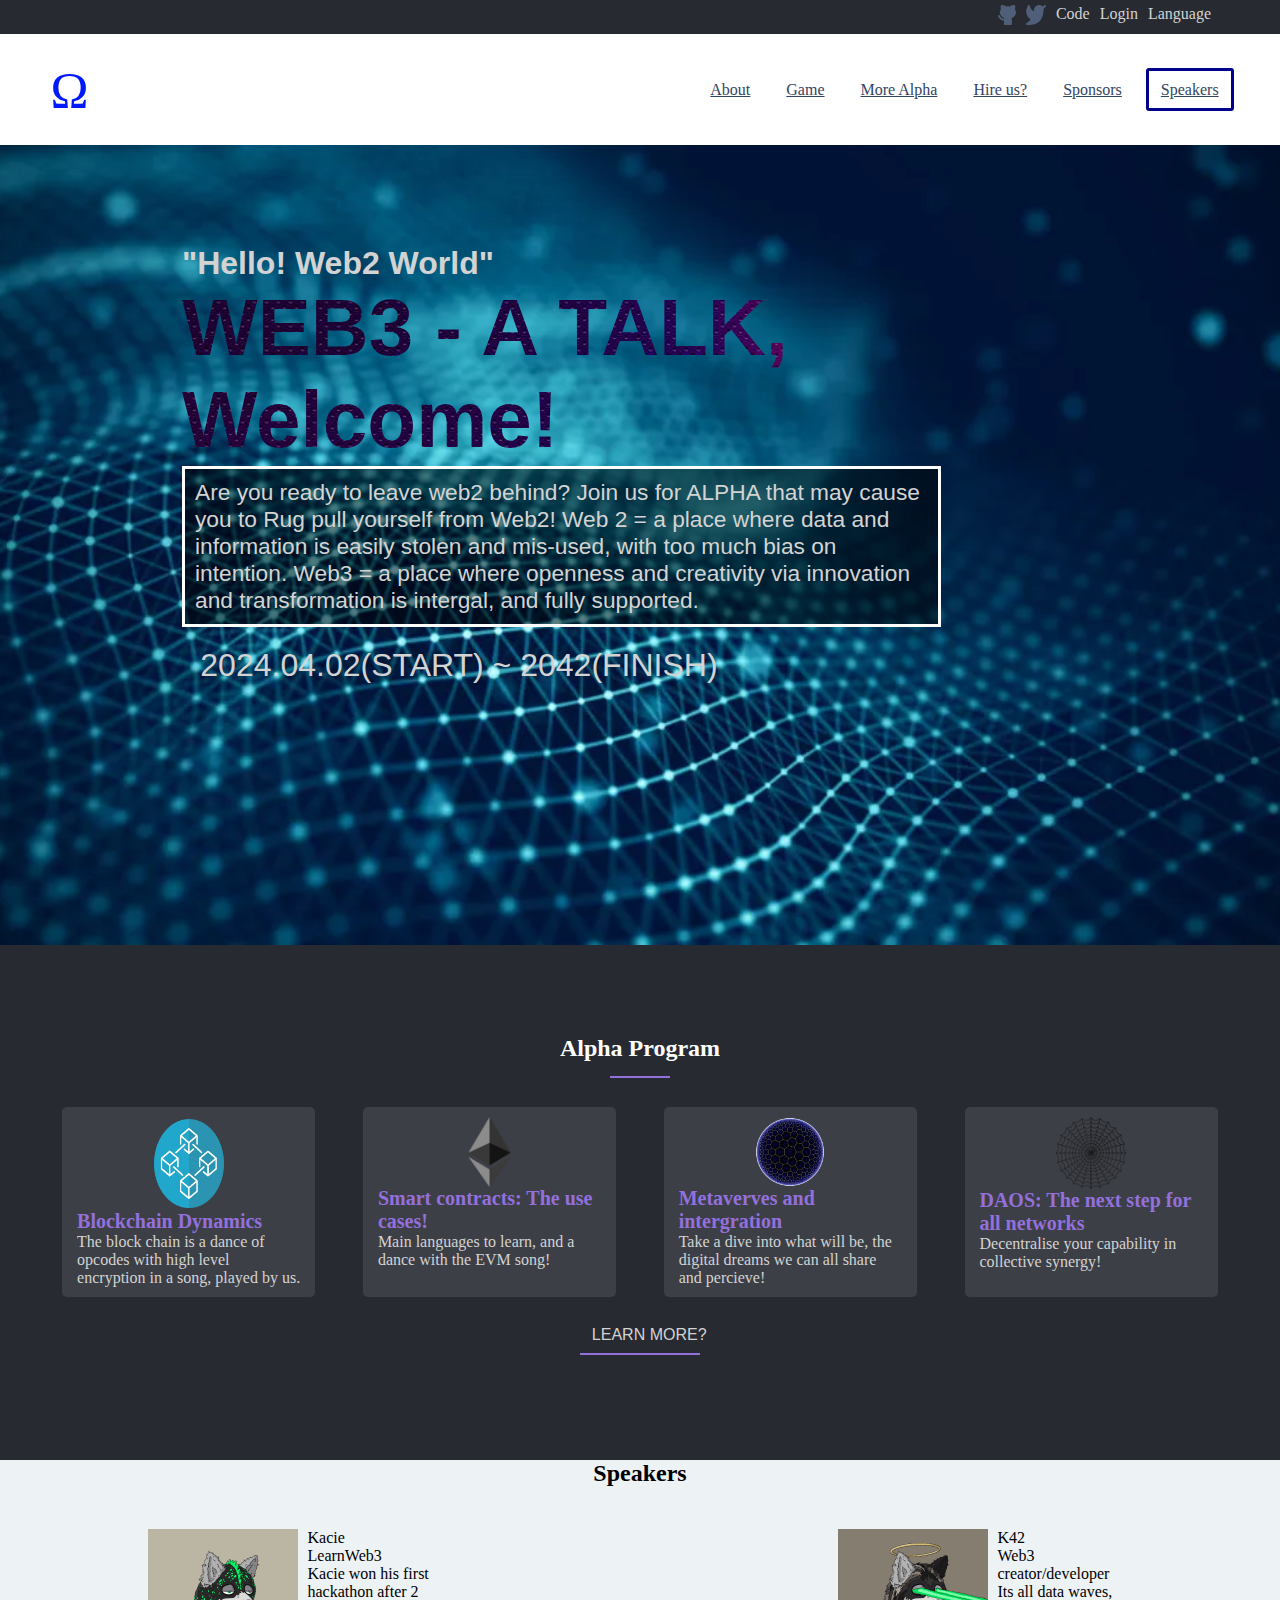
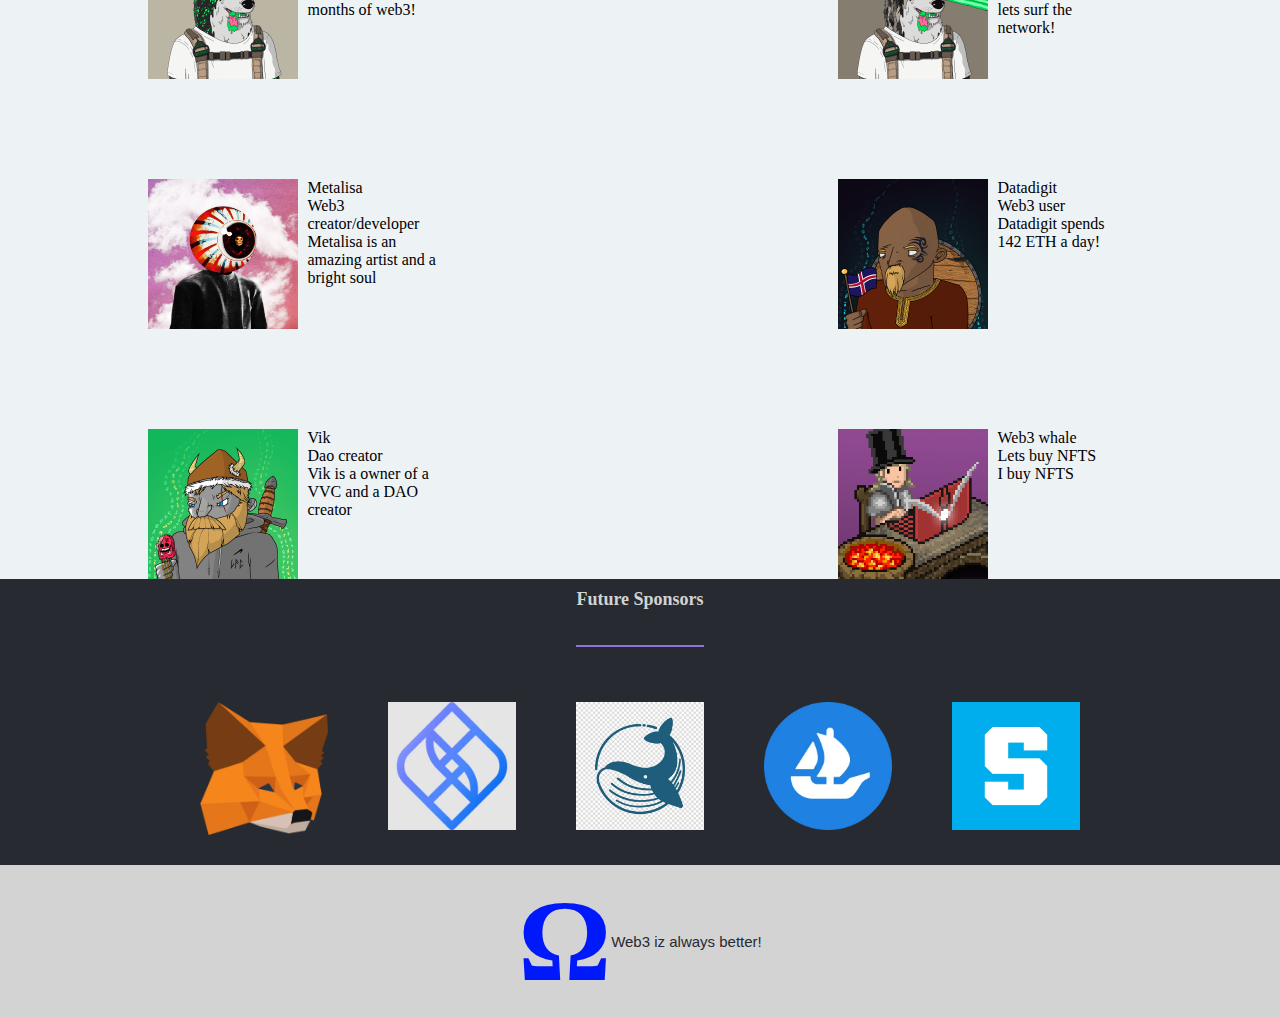
==== commit bdd396e1: "Few small changes" ====
--- a/index.html
+++ b/index.html
@@ -3,13 +3,14 @@
 <head>
     <meta charset="UTF-8">
     <meta http-equiv="X-UA-Compatible" content="IE=edge">
-    <!-- <meta http-equiv="refresh" content="10"> -->
+    <meta http-equiv="refresh" content="10">
     <meta name="viewport" content="width=device-width, initial-scale=1.0">
     <title>Web3 Confernce website for capstone1</title>
     <link rel="stylesheet" href="/Styles.css">
     <link href="http://fonts.cdnfonts.com/css/cocogoose" rel="stylesheet">
     <link rel=“stylesheet” href=“https://cdn.jsdelivr.net/npm/bootstrap@5.2.0-beta1/dist/css/bootstrap.min.css”>
     <script src="/Js/Speakers.js" defer></script>
+    <script src="/Js/Dynamics.js" defer></script>
     <script src=”https://cdn.jsdelivr.net/npm/bootstrap@5.2.0-beta1/dist/js/bootstrap.bundle.min.js” defer></script>
 <body>
     <div class="top-bar">
@@ -26,9 +27,11 @@
         <div class="logo">Ω</div>
         <nav class="all-pages">
           <a href="/about.html" class="nav-link">About</a>
+          <a href="#" class="nav-link">Game</a>
           <a href="#" class="nav-link">More Alpha</a>
-          <a href="#speakers" class="nav-link">Speakers</a>
-          <a href="#" class="nav-link border">Hire us?</a>
+          <a href="#" class="nav-link">Hire us?</a>
+          <a href="#" class="nav-link">Sponsors</a>
+          <a href="#speakers" class="nav-link border">Speakers</a>
         </nav>
       </div>
         <!-- MOBILE RESPONSIVE-->
@@ -40,9 +43,8 @@
             <button class="btn-open" type="button">
               <img
                 class="btn-open-img"
-                src=""
-                alt="hamburger menu"
-              />
+                src="./Images/Union.svg"
+                alt="hamburger menu"/>
             </button>
           </div>
           <div class="mobile-nav-container">
@@ -51,8 +53,11 @@
             </div>
             <div class="menu-list-items">
               <a class="menu-title" href="./about.html">About</a>
-              <a class="menu-title" href="#about">Alpha</a>
-              <a class="menu-title" href="#contact-section">Speakers</a>
+              <a class="menu-title" href="#">Game</a>
+              <a class="menu-title" href="#">More Alpha</a>
+              <a class="menu-title" href="#about">Hire us?</a>
+              <a class="menu-title" href="#">Sponsors</a>
+              <a class="menu-title" href="#speakers">Speakers</a>
             </div>
           </div>
         </div>
@@ -78,7 +83,6 @@
 
             <!-- Highlight with icons-->
             <div class="call-to-action">2024.04.02(Start) ~ 2042(Finish)</div>
-            </div>
             
           </div>
         </div>
@@ -86,7 +90,6 @@
     </section>
 
     <!-- Section extra for first page -->
-      </header>
   <!-- section for cards -->
   <section class="bg">
     <div>
@@ -115,18 +118,18 @@
   <img src="/Images/42.webp" class="card-img-top" alt="Web3 Image">
   <div class="card-body">
     <h5 class="card-title">Metaverves and intergration</h5>
-    <p class="card-text">Blockchain dreams</p>
+    <p class="card-text">Take a dive into what will be, the digital dreams we can all share and percieve!</p>
   </div>
 </div>
 <div class="card">
   <img src="/Images/DAO.webp" class="card-img-top" alt="Web3 Image">
   <div class="card-body">
     <h5 class="card-title">DAOS: The next step for all networks</h5>
-    <p class="card-text">Blockchain dreams</p>
+    <p class="card-text">Decentralise your capability in collective synergy!</p>
   </div>
 </div>
 </div>
-<div class="learn-more">Learn More!</div>
+<div class="learn-more">Learn More?</div>
 <div class="learn-line"></div>
 </section>
 
@@ -134,9 +137,6 @@
         <!-- Speakers section -->
         <h2 class="speaker-title">Speakers</h2>
         <div id="speakers"></div>
-
-
-          </div>
 
 <footer class="web-logos">
   <h2>Future Sponsors</h2>
@@ -152,10 +152,6 @@
   <h2 class="end-logo">Ω</h2>
   <p class="slogan">Web3 iz always better!</p>
   </div>
-
-
-
-
-
+</footer>
 </body>
 </html>--- a/Styles.css
+++ b/Styles.css
@@ -1,596 +1,646 @@
 @import url('http://fonts.cdnfonts.com/css/cocogoose');
 
 * {
-    margin: 0;
-    padding: 0;
+  margin: 0;
+  padding: 0;
 }
 
 /* SECTIONS & CONTAINERS */
 
 .first-heading {
-    color: #d3d3d3;
-    font-family: 'COCOGOOSE', sans-serif;
-}
-
+  color: #d3d3d3;
+  font-family: 'COCOGOOSE', sans-serif;
+}
 
 header {
-    margin: 0;
-    padding: 1rem 3%;
-    background: #fff;
+  margin: 0;
+  padding: 1rem 3%;
+  background: #fff;
 }
 
 section {
-    margin: 0;
-    padding: 5rem 3%;
-}
-
-body {
-    border: 3px solid red;
+  margin: 0;
+  padding: 5rem 3%;
 }
 
 .hero-section {
-    display: flex;
-    padding: 0;
-    background-color: #091e42;
-    background-image: url(./Images/data.webp);
-    height: 800px;
+  display: flex;
+  padding: 0;
+  background-color: #091e42;
+  background-image: url(./Images/data.webp);
+  height: 800px;
+  width: 100%;
+  background-repeat: no-repeat;
+  background-size: cover;
+  background-position: center;
+}
+
+.container {
+  max-width: 80rem;
+  margin: 0 auto;
+}
+
+.container-small {
+  max-width: 57.5rem;
+  margin: 0 auto;
+  display: flex;
+  flex-direction: column;
+}
+
+.main-nav {
+  display: flex;
+  flex-direction: row;
+  justify-content: space-between;
+  align-items: center;
+}
+
+.top-bar {
+  display: flex;
+  padding: 0 5%;
+  justify-content: right;
+  background-color: #272a31;
+}
+
+.top-bar ul li {
+  color: #d3d3d3;
+  text-transform: capitalize;
+  padding: 5px;
+}
+
+.top-bar ul {
+  display: flex;
+  list-style: none;
+}
+
+.about-section {
+  background-image: url(./Images/data.webp);
+  background-size: cover;
+}
+
+.about-container {
+  flex-direction: row;
+}
+
+.cover-images {
+  display: flex;
+}
+
+.background-image {
+  margin: 20px;
+  height: 150px;
+  width: 220px;
+  background-image: url(./Images/MATRIX1.webp);
+  background-size: 100%;
+}
+
+.background-color {
+  font-weight: 700;
+  color: white;
+  display: flex;
+  align-items: center;
+  justify-content: center;
+  background-color: #ec53424a;
+  width: 100%;
+  min-height: 100%;
+  font-size: 1.875rem;
+}
+
+.question {
+  font-weight: 800;
+  font-size: 24px;
+  color: white;
+}
+
+.logo-summary2 {
+  display: flex;
+  flex-direction: column;
+  gap: 20px;
+  align-items: center;
+}
+
+.question2 {
+  font-weight: 800;
+  font-size: 24px;
+  color: white;
+}
+
+.about-info {
+  display: flex;
+  flex-direction: column;
+  align-items: center;
+}
+
+.logo-summary {
+  display: flex;
+  flex-direction: column;
+  gap: 20px;
+  align-items: center;
+}
+
+.logo-summary > p {
+  max-width: 42%;
+  font-family: 'Lato', sans-serif;
+}
+
+.logo-summary > h3 {
+  font-family: 'COCOGOOSE', sans-serif;
+  font-size: 18px;
+  color: #272a31;
+  font-weight: 200;
+}
+
+.one {
+  width: 50px;
+  border: 1px solid #ec5242;
+  background-color: #ec5242;
+}
+
+.two {
+  width: 100%;
+}
+
+.logo-icon {
+  width: 10%;
+  box-shadow: 2px 2px 2px 2px #d3d3d3;
+}
+
+.skills-wrapper {
+  width: 50%;
+}
+
+.skills-list {
+  margin: 1.5rem;
+  display: flex;
+  flex-direction: row;
+  justify-content: start;
+  align-items: start;
+}
+
+.nav-container {
+  max-width: 80rem;
+  margin: 0 auto;
+  padding: 1rem 3%;
+  display: flex;
+  justify-content: space-between;
+  align-items: center;
+  gap: 0.5rem;
+  flex-direction: row;
+}
+
+.logo {
+  padding: 0.625rem 0.75rem;
+  font-size: 3.2rem;
+  color: #0019fa;
+}
+
+.nav-link {
+  padding: 0.625rem 0.75rem;
+  margin: 0 0.5rem 0 0;
+  color: #344563;
+  font-size: 1rem;
+  font-weight: 500;
+}
+
+/* Do an accessiblity check before code-review! */
+
+h1.heading {
+  font-family: 'COCOGOOSE', sans-serif;
+  font-size: 5rem;
+  font-weight: 700;
+  background-image: url("./Images/test.jpg");
+  -webkit-background-clip: text;
+  color: transparent;
+}
+
+/* Above here= sort first ~ then below! */
+
+h2.heading {
+  font-family: 'COCOGOOSE', sans-serif;
+  text-align: center;
+  font-size: 2.5rem;
+  font-weight: 700;
+  color: #ec5242;
+  text-transform: capitalize;
+}
+
+/* top of header-bottom */
+
+.program-info-wrap .topics {
+  margin: 0 0 0 0.1875rem;
+  padding: 0;
+  border: 0;
+  float: left;
+  width: calc(20% - 0.1875rem);
+  height: 14.25rem;
+  background: rgba(255, 255, 255, 0.1);
+}
+
+
+/* speakers */
+
+.speaker-image {
+  width: 9.375rem;
+}
+
+h2.speaker-title {
+  background: rgba(164, 190, 205, 0.2);
+  margin: 0 0 0 0;
+  text-align: center;
+}
+
+#speakers {
+  display: grid;
+  padding-top: 42px;
+  gap: 6.25rem;
+  grid-template-columns: 1fr 1fr;
+  width: 100%;
+  margin: 0 auto;
+  background: rgba(164, 190, 205, 0.2);
+}
+
+.speaker {
+  display: flex;
+  gap: 0.625rem;
+  width: 50%;
+  margin: 0 auto;
+}
+
+
+/* Headline section */
+
+.bg {
+  background-color: #272a31;
+}
+
+.cards {
+  display: flex;
+  flex-direction: row;
+}
+
+.card {
+  margin: 25px 2%;
+  display: flex;
+  flex-direction: column;
+  background-color: rgba(255, 255, 255, 0.1);
+  width: 50%;
+  border-radius: 5px;
+  padding: 10px;
+}
+
+.card-title {
+  padding: 0 2%;
+  color: mediumpurple;
+  font-size: 20px;
+}
+
+.card-text {
+  padding: 0 2%;
+  color: #d3d3d3;
+  font-weight: 400;
+}
+
+.card-img-top {
+  /* height: 12vh !important; */
+  width: 30%;
+  margin: 0 35%;
+  justify-content: center;
+}
+
+.learn-more {
+  font-family: 'Lato', sans-serif;
+  text-transform: uppercase;
+  color: #d3d3d3;
+  margin: 0.25rem 46%;
+  height: 2px;
+  width: 40%;
+}
+
+.learn-line {
+  background-color: mediumpurple;
+  margin: 25px 45%;
+  height: 2px;
+  width: 10%;
+}
+
+.img {
+  width: 30%;
+  height: 90%;
+  margin: 2px 35%;
+}
+
+.card-head {
+  color: white;
+  text-align: center;
+  padding: 10px;
+}
+
+.line {
+  background-color: mediumpurple;
+  margin: 0.25rem 47.5%;
+  height: 2px;
+  width: 5%;
+}
+
+.border {
+  border: 3px solid darkblue;
+  border-radius: 3px;
+}
+
+
+/* end of header-bottom */
+
+p.supporting-text {
+  font-family: 'Lato', sans-serif;
+  font-size: 1.42rem;
+  font-weight: 200;
+  color: #d3d3d3;
+  background-color: rgba(0, 0, 0, 0.5);
+  border: 3px solid white;
+  padding: 10px;
+  width: 80%;
+}
+
+footer {
+  background-color: #272a31;
+  height: 300px;
+}
+
+footer h2 {
+  color: #d3d3d3;
+  font-size: 18px;
+  text-align: center;
+  padding: 10px 0;
+}
+
+.sponsors {
+  display: flex;
+  flex-direction: row;
+  justify-content: center;
+}
+
+.sponsors img {
+  width: 10%;
+  height: 10%;
+  padding: 30px;
+}
+
+.end {
+  display: flex;
+  flex-direction: row;
+  background-color: #d3d3d3;
+  align-items: center;
+  justify-content: center;
+}
+
+.end-logo {
+  font-size: 116px;
+  color: #0019fa;
+}
+
+.slogan {
+  color: #272a31;
+  font-size: 15px;
+  font-weight: 200;
+  font-family: 'COCOGOOSE', sans-serif;
+}
+
+.about-bio {
+  font-size: 1.125rem;
+  font-family: 'Lato', sans-serif;
+  padding: 10px;
+  font-weight: 400;
+  max-width: 42%;
+  background-color: #d3d3d3;
+  color: #272a31;
+  border: 2px solid #272a31;
+}
+
+.toolbar {
+  display: flex;
+  justify-content: space-between;
+  align-items: center;
+  font-family: 'COCOGOOSE', sans-serif;
+}
+
+.call-to-action {
+  text-transform: uppercase;
+  font-weight: 300;
+  font-size: 2rem;
+  line-height-step: 1.5rem;
+  color: #d3d3d3;
+  justify-content: space-between;
+  margin: 20px 2%;
+  font-family: 'COCOGOOSE', sans-serif;
+}
+
+.icons {
+  display: flex;
+  margin: 0 0 2rem 0;
+}
+
+.social-icon {
+  margin-right: 1rem;
+}
+
+.headline-section {
+  margin: 100px 2px;
+}
+
+.twitter {
+  display: flex;
+  flex-direction: row;
+  justify-content: space-between;
+}
+
+.github {
+  display: flex;
+  flex-direction: row;
+  justify-content: space-between;
+}
+
+.hamburger-menu {
+  float: right;
+  display: flex;
+  width: 1.125rem;
+  height: 0.75rem;
+  justify-content: center;
+  align-items: center;
+}
+
+.mylogo {
+  display: flex;
+  float: left;
+  color: #6070ff;
+  justify-content: left;
+  font-family: 'Poppins', sans-serif;
+  font-style: normal;
+  font-weight: 700;
+  font-size: 1.125rem;
+  line-height-step: 1.25rem;
+  align-items: center;
+  text-align: center;
+}
+
+.mobile-menu {
+  display: none;
+}
+
+.project,
+.grid {
+  display: grid;
+  grid-template-columns: 1fr 1fr;
+  grid-gap: 1.5rem;
+  padding: 1.5rem;
+  border-radius: 1.5rem;
+  border: 1px solid #dfe1e6;
+  background-color: #fff;
+  margin: 4.438rem 0;
+}
+
+@media screen and (max-width: 768px) {
+  h1.heading {
+    font-size: 50px;
+  }
+
+  .cover-images {
+    display: flex;
+    flex-direction: column;
+  }
+
+  .cards {
+    display: flex;
+    flex-direction: column;
+    justify-content: center;
+  }
+
+  .card {
+    margin: 5% 2.5%;
+    display: flex;
+    flex-direction: row;
+    background-color: rgba(255, 255, 255, 0.1);
+    width: 89%;
+    border-radius: 5px;
+    padding: 10px;
+    align-items: center;
+  }
+
+  .card-img-top {
+    /* height: 12vh !important; */
+    width: 20%;
+    margin: 0 5%;
+    justify-content: center;
+  }
+
+  .img {
+    width: 20%;
+    height: 90%;
+    margin: 2px 5%;
+  }
+
+  .sponsors {
+    display: flex;
+    flex-direction: row;
+    justify-content: center;
+  }
+
+  .sponsors img {
+    width: 10%;
+    height: 10%;
+    padding: 10px;
+  }
+
+  .skills-wrapper {
     width: 100%;
-    background-repeat: no-repeat;
-    background-size: cover;
-    background-position: center;
-}
-
-.about-section {
+  }
+
+  #speakers {
+    display: block;
+  }
+
+  .speaker-image {
+    width: 9.375rem;
+  }
+
+  h2.speaker-title {
+    text-align: center;
+  }
+
+  .skills-list {
+    margin: 1.5rem;
+    display: flex;
+    flex-direction: column;
+    justify-content: stretch;
+    align-items: stretch;
+  }
+
+  .skill-name {
+    margin: 0 1rem;
+  }
+
+  .skill-item {
+    display: flex;
+    flex-direction: row;
+    justify-content: start;
+    align-items: center;
+    background-color: #f7f7f9;
+    padding: 0.75rem;
+    border-radius: 0.75rem;
+    width: 100%;
+    height: auto;
+    margin: 0 0 0.75rem 0;
+  }
+
+  .logo-icon {
+    width: 30%;
+    box-shadow: 2px 2px 2px 2px #d3d3d3;
+  }
+
+  .about-bio {
+    max-width: 100%;
+  }
+
+  .project,
+  .grid {
+    display: flex;
+    flex-direction: column;
+    padding: 1.5rem;
+    border-radius: 1.5rem;
+    border: 0.0625rem solid #dfe1e6;
     background-color: #fff;
-}
-
-.container {
-    max-width: 80rem;
-    margin: 0 auto;
-}
-
-.container-small {
-    max-width: 57.5rem;
-    margin: 0 auto;
-    display: flex;
-    flex-direction: column;
-}
-
-.main-nav {
-    display: flex;
-    flex-direction: row;
+    margin: 4.438rem 0;
+  }
+
+  .logo {
+    display: none;
+  }
+
+  .mobile-menu {
+    display: flex;
+    width: 100%;
     justify-content: space-between;
     align-items: center;
-}
-
-.top-bar {
-    display: flex;
-    padding: 0 5%;
-    justify-content: right;
-    background-color: #272a31;
-}
-
-.top-bar ul li {
+  }
+
+  h1.first-heading {
     color: #d3d3d3;
-    text-transform: capitalize;
-    padding: 5px;
-}
-
-.top-bar ul {
-    display: flex;
-    list-style: none;
-}
-
-.flex-about {
-    display: flex;
-    flex-direction: row;
-    justify-content: space-between;
-}
-
-.about-info {
-    max-width: 40%;
-}
-
-.skills-wrapper {
-    width: 50%;
-}
-
-.skills-list {
-    margin: 1.5rem;
-    display: flex;
-    flex-direction: row;
-    justify-content: start;
-    align-items: start;
-}
-
-
-.nav-container {
-    max-width: 80rem;
-    margin: 0 auto;
-    padding: 1rem 3%;
-    display: flex;
-    justify-content: space-between;
-    align-items: center;
-    gap: 0.5rem;
-    flex-direction: row;
-}
-
-.logo {
-    padding: 0.625rem 0.75rem;
-    font-size: 3.2rem;
-    color: #0019fa;
-}
-
-.nav-link {
-    padding: 0.625rem 0.75rem;
-    margin: 0 0.5rem 0 0;
-    color: #344563;
-    font-size: 1rem;
-    font-weight: 500;
-}
-
-/* Do an accessiblity check before code-review! */
-
-h1.heading {
+    font-size: 2rem;
     font-family: 'COCOGOOSE', sans-serif;
-    font-size: 5rem;
-    font-weight: 700;
-    background-image: url("./Images/test.jpg");
-    -webkit-background-clip: text;
-    background-clip: text;
-    color: transparent;
-}
-
-/* Above here= sort first ~ then below! */
-
-h2.heading {
-    font-size: 2.5rem;
-    font-weight: 700;
-    color: cyan;
-    text-transform: capitalize;
-}
-
-/* top of header-bottom */
-
-.program-info-wrap .topics {
-    margin: 0rem 0rem 0rem .1875rem;
-    padding: 0rem;
-    border: 0rem;
-    float: left;
-    width: calc(20% - .1875rem);
-    height: 14.25rem;
-    background: rgba(255, 255, 255, 0.1);
-}
-
-
-/* speakers */
-
-.speaker-image {
-    width: 9.375rem;
-}
-
-h2.speaker-title {
-    background: rgba(164, 190, 205, 0.2);
-    margin: 0 0 0 0;
-    text-align: center;
-}
-
-#speakers {
-    display: grid;
-    padding-top: 42px;
-    gap: 6.25rem;
-    grid-template-columns: 1fr 1fr;
-    width: 100%;
-    margin: 0 auto;
-    background: rgba(164, 190, 205, 0.2);
-}
-
-.speaker {
-    display: flex;
-    gap: .625rem;
-    width: 50%;
-    margin: 0 auto;
-}
-
-.section-button {}
-
-
-
-
-/* Headline section */
-.card-head {
-    text-align: center;
-    padding: 10px;
-}
-
-.bg {
-    background-color: #272a31;
-}
-
-.cards {
-    display: flex;
-    flex-direction: row;
-}
-
-.card {
-    margin: 25px 2%;
-    display: flex;
-    flex-direction: column;
-    background-color: rgba(255, 255, 255, 0.1);
-    width: 50%;
-    border-radius: 5px;
-    padding: 10px;
-}
-
-.card-title {
-    padding: 0 2%;
-    color: mediumpurple;
-    font-size: 20px;
-}
-
-.card-text {
-    padding: 0 2%;
-    color: #d3d3d3;
-    font-weight: 400;
-}
-
-.card-img-top {
-    /* height: 12vh !important; */
-    width: 30%;
-    margin: 0 35%;
-    justify-content: center;
-}
-
-.learn-more {
-    font-family: 'Lato', sans-serif;
-    text-transform: uppercase;
-    color: #d3d3d3;
-    margin: .25rem 30%;
-    height: 2px;
-    width: 40%;
-}
-
-.learn-line {
-    background-color: mediumpurple;
-    margin: 25px 45%;
-    height: 2px;
-    width: 10%;
-}
-
-.img {
-    width: 30%;
-    height: 90%;
-    margin: 2px 35%;
-}
-
-.card-head {
-    color: white;
-}
-
-.line {
-    background-color: mediumpurple;
-    margin: .25rem 47.5%;
-    height: 2px;
-    width: 5%;
-}
-
-
-.border {
-    border: 3px solid darkblue;
-    border-radius: 3px;
-}
-
-
-/* end of header-bottom */
-
-p.supporting-text {
-    font-family: 'Lato', sans-serif;
-    font-size: 1.42rem;
-    font-weight: 200;
-    color: #d3d3d3;
-    background-color: #272a31;
-    opacity: 0.8;
-    border: 3px solid white;
-    padding: 10px;
-    width: 80%;
-}
-
-footer {
-    background-color: #272a31;
-    height:300px;
-}
-
-footer h2 {
-    color: #d3d3d3;
-    font-size: 18px;
-    text-align: center;
-    padding: 10px 0;
-}
-
-.sponsors {
-    display: flex;
-    flex-direction: row;
-    justify-content: center;
-    
-}
-
-.sponsors img  {
-    width: 10%;
-    height: 10%;
-    padding: 30px; 
-}
-
-.end {
-    display: flex;
-    flex-direction: row;
-    background-color: #d3d3d3;
-    align-items: center;
-    justify-content: center;
-}
-
-.end-logo {
-    font-size: 116px;
-    color:#0019fa;
-}
-
-.slogan {
-    color: #272a31;
-    font-size: 15px;
-    font-weight: 200;
-    font-family: 'COCOGOOSE', sans-serif;
-
-}
-
-p.about-bio {
-    font-size: 0.5rem;
-    font-weight: 400;
-    color: #344563;
-    border: 2px solid white;
-}
-
-.toolbar {
-    display: flex;
-    justify-content: space-between;
-    align-items: center;
-    font-family: 'COCOGOOSE', sans-serif;
-}
-
-.call-to-action {
-    text-transform: uppercase;
-    font-weight: 300;
-    font-size: 2rem;
-    line-height-step: 1.5rem;
-    color: #d3d3d3;
-    justify-content: space-between;
-    margin: 20px 2%;
-    font-family: 'COCOGOOSE', sans-serif;
-}
-
-.icons {
-    display: flex;
-    margin: 0 0 2rem 0;
-}
-
-.social-icon {
-    margin-right: 1rem;
-}
-
-.headline-section {
-    /* margin: 0.75rem 0;
-    padding: 10rem 0;
-    width: 90 font-family: 'Poppins', sans-serif;
-    font-style: normal; */
-    margin: 0 2px;
-
-}
-
-.twitter {
-    display: flex;
-    flex-direction: row;
-    justify-content: space-between;
-}
-
-.github {
-    display: flex;
-    flex-direction: row;
-    justify-content: space-between;
-}
-
-.hamburger-menu {
-    float: right;
-    display: flex;
-    width: 1.125rem;
-    height: 0.75rem;
-    justify-content: center;
-    align-items: center;
-}
-
-.mylogo {
-    display: flex;
-    float: left;
-    color: #6070ff;
-    justify-content: left;
-    font-family: 'Poppins', sans-serif;
-    font-style: normal;
-    font-weight: 700;
-    font-size: 1.125rem;
-    line-height-step: 1.25rem;
-    align-items: center;
-    text-align: center;
-}
-
-.mobile-menu {
-    display: none;
-}
-
-.project,
-.grid {
-    display: grid;
-    grid-template-columns: 1fr 1fr;
-    grid-gap: 1.5rem;
-    padding: 1.5rem;
-    border-radius: 1.5rem;
-    border: 1px solid #dfe1e6;
-    background-color: #fff;
-    margin: 4.438rem 0;
-}
-
-@media screen and (max-width: 768px) {
-    h1.heading {
-        font-size: 50px;
-    }
-    .cards {
-        display: flex;
-        flex-direction: column;
-        justify-content: center;
-    }
-
-    .card {
-        margin: 5% 2.5%;
-        display: flex;
-        flex-direction: row;
-        background-color: rgba(255, 255, 255, 0.1);
-        width: 89%;
-        border-radius: 5px;
-        padding: 10px;
-        align-items: center;
-    }
-
-        .card-img-top {
-            /* height: 12vh !important; */
-            width: 20%;
-            margin: 0 5%;
-            justify-content: center;
-        }
-
-                .img {
-                    width: 20%;
-                    height: 90%;
-                    margin: 2px 5%;
-                }
-           .sponsors {
-               display: flex;
-               flex-direction: row;
-               justify-content: center;
-    
-           }
-    
-           .sponsors img {
-               width: 10%;
-               height: 10%;
-               padding: 10px;
-           }
-
-    .skills-wrapper {
-        width: 100%;
-    }
-
-    #speakers {
-        display: block;
-    }
-
-    .speaker-image {
-        width: 9.375rem;
-    }
-
-    h2.speaker-title {
-        text-align: center;
-    }
-
-
-
-    .skills-list {
-        margin: 1.5rem;
-        display: flex;
-        flex-direction: column;
-        justify-content: stretch;
-        align-items: stretch;
-    }
-
-    .skill-name {
-        margin: 0 1rem;
-    }
-
-    .skill-item {
-        display: flex;
-        flex-direction: row;
-        justify-content: start;
-        align-items: center;
-        background-color: #f7f7f9;
-        padding: 0.75rem;
-        border-radius: 0.75rem;
-        width: 100%;
-        height: auto;
-        margin: 0 0 0.75rem 0;
-    }
-
-    .about-info {
-        max-width: 100%;
-        margin: 0 0 4rem 0;
-    }
-
-    .flex-about {
-        display: flex;
-        flex-direction: column;
-        justify-content: space-between;
-    }
-
-    .portfolio {
-        margin: 0 auto;
-        padding: 5rem 3%;
-    }
-
-    .project,
-    .grid {
-        display: flex;
-        flex-direction: column;
-        padding: 1.5rem;
-        border-radius: 1.5rem;
-        border: 0.0625rem solid #dfe1e6;
-        background-color: #fff;
-        margin: 4.438rem 0;
-    }
-
-    .logo {
-        display: none;
-    }
-
-    .mobile-menu {
-        display: flex;
-        width: 100%;
-        justify-content: space-between;
-        align-items: center;
-    }
-
-    h1.first-heading {
-        color: #d3d3d3;
-        font-size: 2rem;
-        font-family: 'COCOGOOSE', sans-serif;
-    }
-
-    .section {
-        padding: 0 3%;
-        background-image: url(./assets/header-shapes_mobile.svg);
-        background-repeat: no-repeat;
-        background-size: cover;
-        background-position: center;
-    }
-}
-
-.project-img {
+  }
+
+  .project-img {
     display: inline-block;
     width: 100%;
-}
-
-.project-info {
+  }
+
+  .project-info {
     display: flex;
     flex-direction: column;
     justify-content: center;
     align-items: start;
     padding: 1.5rem;
-}
-
-.project-title {
+  }
+
+  .project-title {
     justify-content: left;
     font-weight: 700;
     grid-auto-flow: row;
@@ -598,46 +648,46 @@
     line-height-step: 2.75rem;
     padding: 10% 3%;
     color: #172b4d;
-}
-
-.project-meta {
+  }
+
+  .project-meta {
     display: flex;
     flex-wrap: wrap;
     justify-content: start;
     align-items: center;
-}
-
-.project-tag {
+  }
+
+  .project-tag {
     font-weight: 500;
     text-transform: uppercase;
     text-size-adjust: 10%;
     color: #344563;
     margin: 0 0.75rem 0 0;
-}
-
-.project-tech,
-.project-year {
+  }
+
+  .project-tech,
+  .project-year {
     color: #6b778c;
     font-weight: 400;
     font-size: 1.125rem;
-}
-
-.project-desc {
+  }
+
+  .project-desc {
     font-size: 1rem;
     font-weight: 400;
     color: #344563;
     margin: 1rem 0 0 0;
-}
-
-.tags {
+  }
+
+  .tags {
     display: flex;
     justify-content: start;
     flex-direction: row;
     align-items: center;
     margin: 1.5rem 0 2rem 0;
-}
-
-.tag {
+  }
+
+  .tag {
     font-size: 0.75rem;
     color: #0017eb;
     font-weight: 500;
@@ -645,108 +695,84 @@
     background-color: #ebebff;
     border-radius: 0.5rem;
     margin: 0 0.5rem 0 0;
-}
-
-/* About me page. */
-
-.about-section {
-    display: flex;
-    text-align: center;
-}
-
-.about-bio {
-    font-family: 'lato', sans-serif;
-}
-
-.social-icon {
+  }
+
+  /* About me page. */
+
+  .social-icon {
     justify-content: center;
-}
-
-/* Contact me section */
-/* footer {
-    border-bottom-left-radius: 4.6875rem;
-    border-top-right-radius: 7.1875rem;
-    background: #6070ff;
-    background-image: url(./assets/header-bg.svg);
-    background-repeat: no-repeat;
-    display: flex;
-    justify-content: center;
-}
-
-#contact-section {
-    padding-bottom: 7rem;
+  }
+
+  .btn-open {
+    position: absolute;
+    margin-top: -0.625rem;
+    border: none;
+    cursor: pointer;
+    background: transparent;
+    right: 1.25rem;
+  }
+
+  .btn-open-img {
+    height: 1.5rem;
+  }
+
+  .btn-close {
+    background: transparent;
+    cursor: pointer;
+    width: 2.5rem;
+    height: 3.125rem;
+    border: none;
+    font-weight: lighter;
+    font-size: 1.25rem;
+    color: #fff;
+    margin-right: 1.25rem;
+  }
+
+  .btn-open:hover {
+    background: transparent;
+  }
+
+  .btn-close:hover {
+    background: transparent;
+  }
+
+  .mobile-nav-container {
+    position: absolute;
+    top: 0.0625rem;
+    left: 0.0625rem;
+    height: 100vh;
+    width: 100%;
+    background-color: #0019fa;
+    display: none;
+    backdrop-filter: blur(0.1875rem);
+  }
+
+  .btn-nav-close {
+    position: absolute;
+    right: 0.3125rem;
+  }
+
+  .menu-list-items {
+    margin-top: 4.375rem;
     display: flex;
     flex-direction: column;
-    justify-content: center;
-    align-items: center;
-    width: 60%;
-}
-
-#contact-section>h2 {
-    text-align: center;
-    font-family: 'Poppins', sans-serif;
-    font-style: normal;
-    font-weight: 700;
-    font-size: 2.5rem;
-    line-height: 3.25rem;
+    margin-left: 1.875rem;
+    gap: 1.125rem;
+  }
+
+  .menu-title {
     color: #fff;
-    display: flex;
-    align-items: center;
-}
-
-#contact-form {
-    display: flex;
-    flex-direction: column;
-    justify-content: center;
-    padding-bottom: 2rem;
-    align-items: flex-start;
-    width: 100%;
-    margin-top: 30px;
-}
-
-label {
-    color: white;
-}
-
-#contact-section p {
-    font-style: normal;
-    font-size: 1.25rem;
-    text-transform: none;
-    text-align: center;
-    color: #fff;
-    padding: 0 1rem;
-    width: 569px;
-}
-
-.input-tag {
-    margin: 1rem 0;
-    padding: 1rem;
-    border: 0.0625rem solid #d0d9d4;
-    box-sizing: border-box;
-    border-radius: 0.25rem;
-    width: 447px;
-}
-
-textarea {
-    height: 170px;
-    border: 1px solid #60c095;
-    box-sizing: border-box;
-    border-radius: 0.25rem;
-    padding: 1rem;
     font-weight: 400;
-    font-size: 0.9375rem;
-    line-height: 1.5rem;
+    font-size: 1.75rem;
+    text-decoration: none;
+    letter-spacing: 0.0625rem;
+  }
+
+  a:hover {
     color: #091e42;
-    width: 100%;
-}
-
-#contact-section button {
-    display: block;
-    margin: 0 auto;
-    background: #fff;
-    border-radius: 0.5rem;
-    flex-direction: row;
-    align-items: center;
-    padding: 0.75rem 1rem;
-    color: #001aff;
-} */+  }
+
+  .nav-link {
+    display: none;
+  }
+}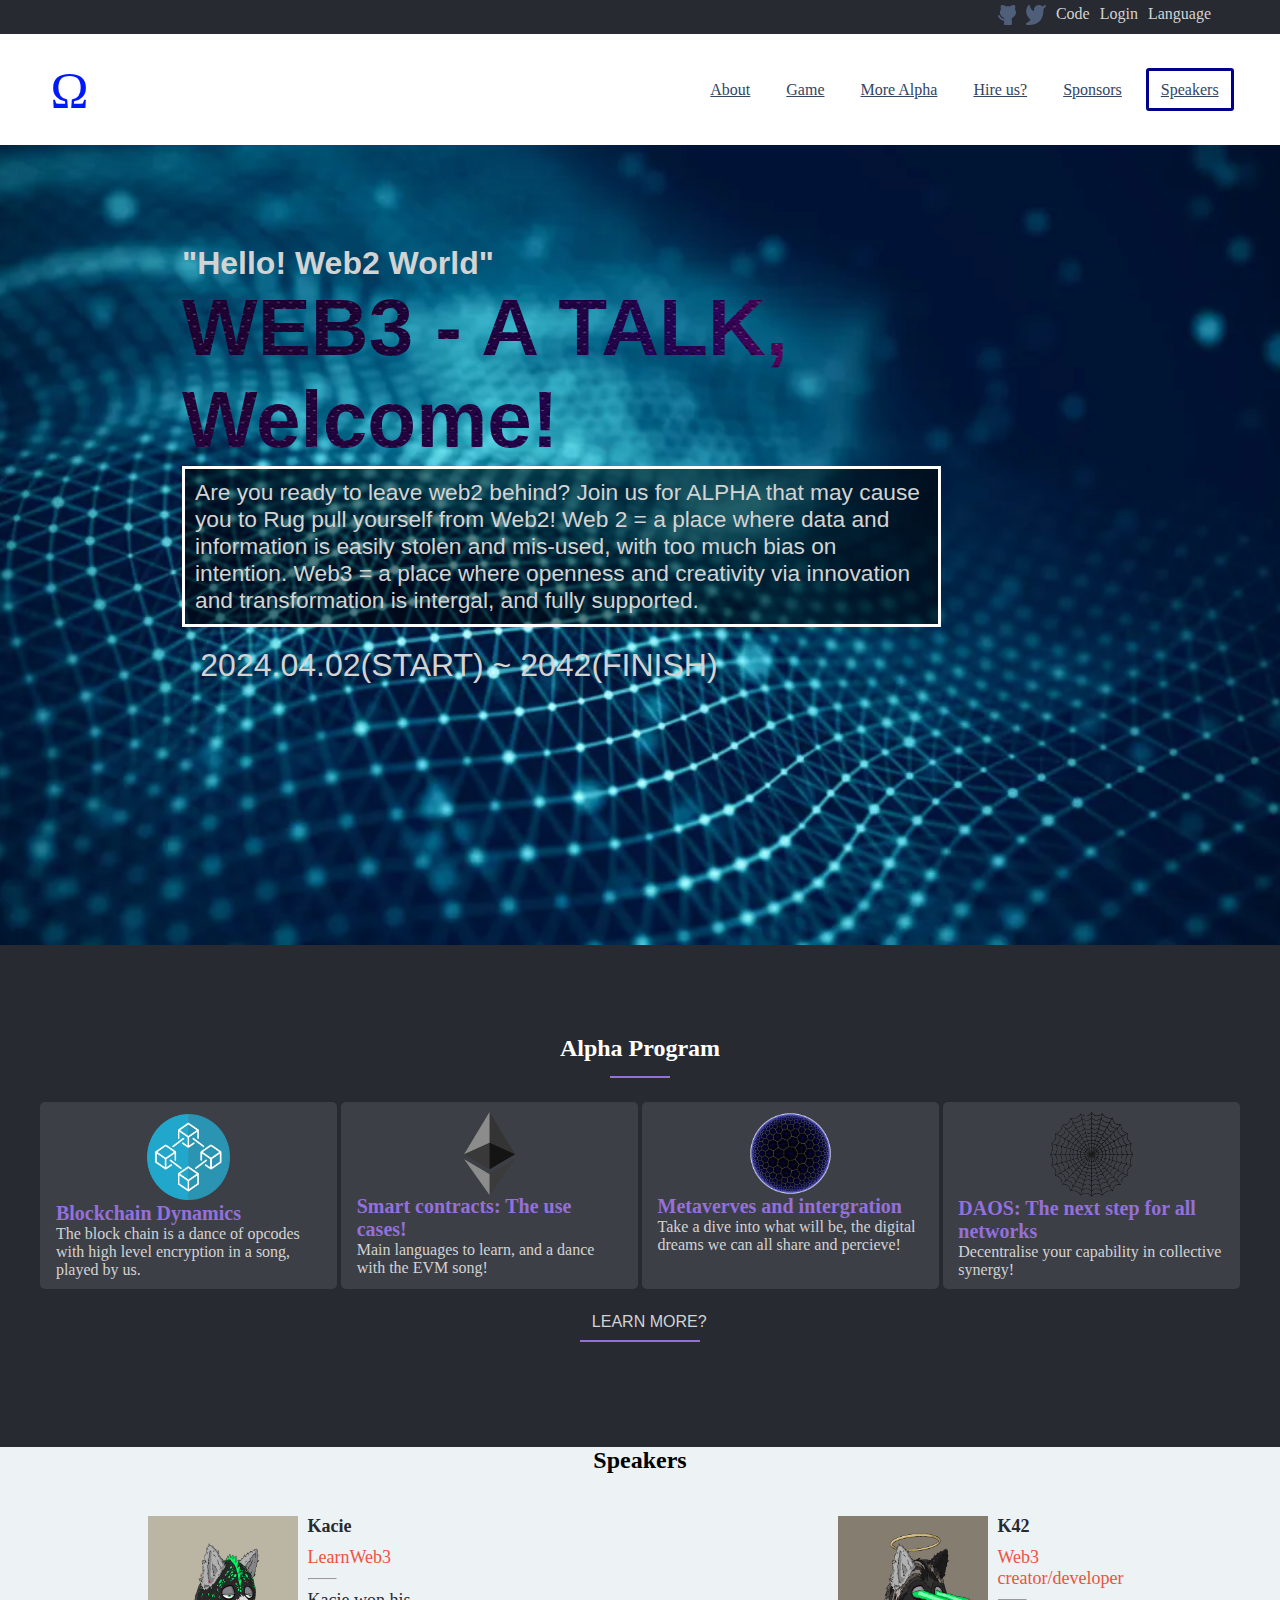
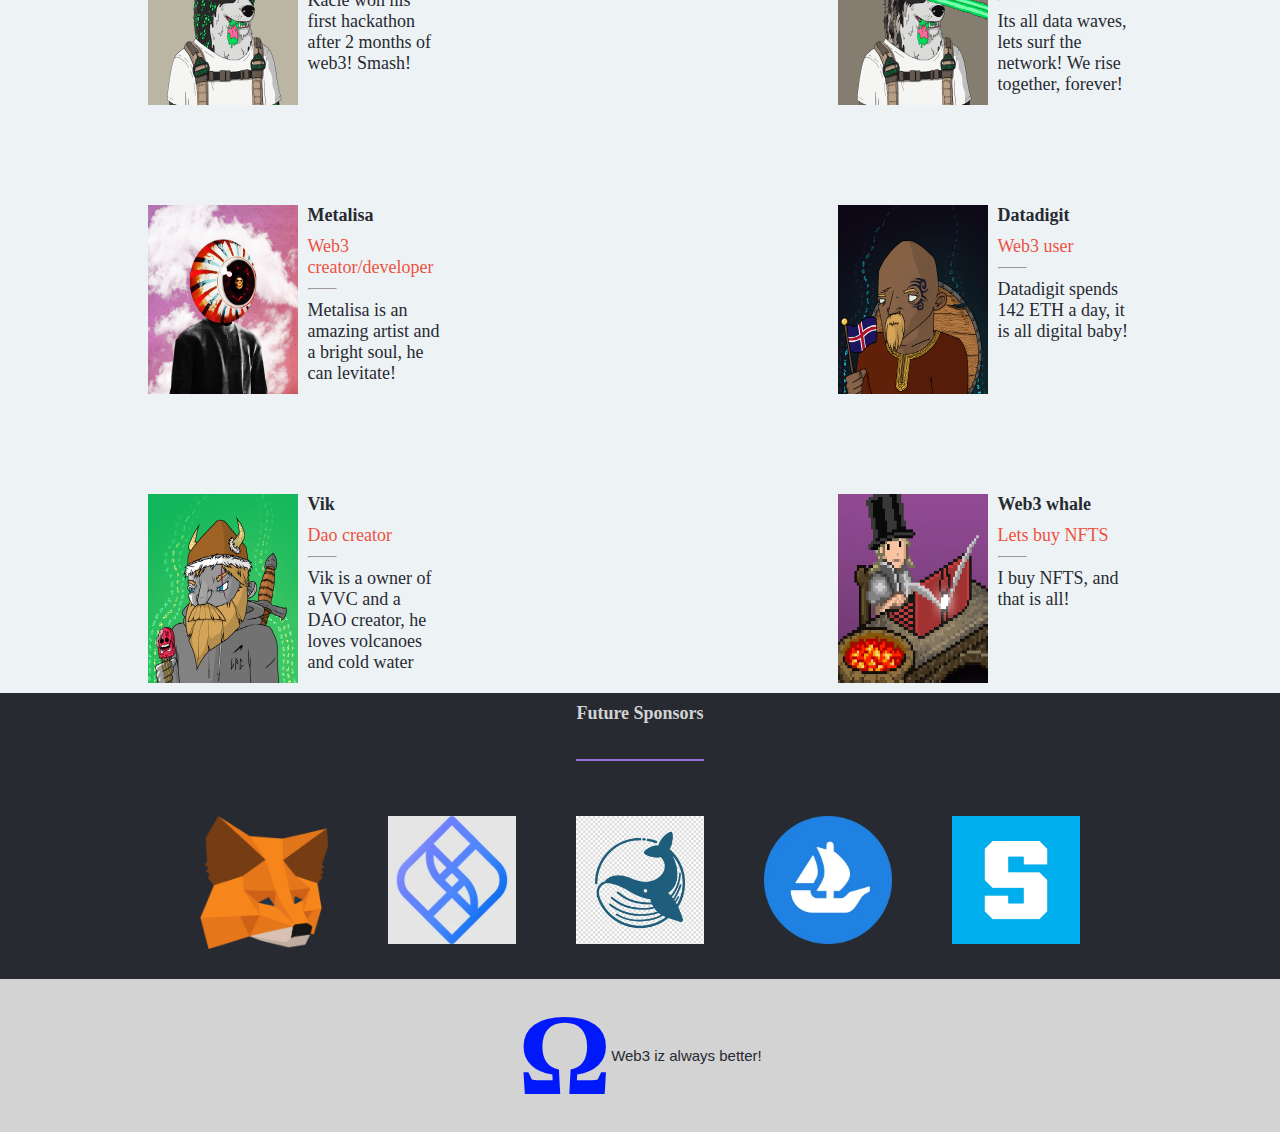
==== commit c940a265: "Add style changes" ====
--- a/index.html
+++ b/index.html
@@ -3,14 +3,14 @@
 <head>
     <meta charset="UTF-8">
     <meta http-equiv="X-UA-Compatible" content="IE=edge">
-    <meta http-equiv="refresh" content="10">
+    <!-- <meta http-equiv="refresh" content="10"> -->
     <meta name="viewport" content="width=device-width, initial-scale=1.0">
     <title>Web3 Confernce website for capstone1</title>
-    <link rel="stylesheet" href="/Styles.css">
+    <link rel="stylesheet" href="./Styles.css">
     <link href="http://fonts.cdnfonts.com/css/cocogoose" rel="stylesheet">
     <link rel=“stylesheet” href=“https://cdn.jsdelivr.net/npm/bootstrap@5.2.0-beta1/dist/css/bootstrap.min.css”>
-    <script src="/Js/Speakers.js" defer></script>
-    <script src="/Js/Dynamics.js" defer></script>
+    <script src="./Js/Speakers.js" defer></script>
+    <script src="./Js/Dynamics.js" defer></script>
     <script src=”https://cdn.jsdelivr.net/npm/bootstrap@5.2.0-beta1/dist/js/bootstrap.bundle.min.js” defer></script>
 <body>
     <div class="top-bar">
--- a/Styles.css
+++ b/Styles.css
@@ -235,7 +235,6 @@
   background: rgba(255, 255, 255, 0.1);
 }
 
-
 /* speakers */
 
 .speaker-image {
@@ -248,10 +247,33 @@
   text-align: center;
 }
 
+.line2 {
+  width: 20%;
+}
+
+#speaker-about1 {
+  color: #272a31;
+  padding: 10px 0;
+}
+
+#speaker-occupation {
+  color: #ec5242;
+  padding: 10px 0;
+}
+
+#speaker-name1 {
+  color: #272a31;
+  font-weight: 550;
+}
+
 #speakers {
   display: grid;
+  padding: 10px 0;
   padding-top: 42px;
   gap: 6.25rem;
+  font-size: 18px;
+  font-weight: 500;
+  color: #272a31;
   grid-template-columns: 1fr 1fr;
   width: 100%;
   margin: 0 auto;
@@ -265,7 +287,6 @@
   margin: 0 auto;
 }
 
-
 /* Headline section */
 
 .bg {
@@ -278,7 +299,7 @@
 }
 
 .card {
-  margin: 25px 2%;
+  margin: 20px 2px;
   display: flex;
   flex-direction: column;
   background-color: rgba(255, 255, 255, 0.1);
@@ -345,7 +366,6 @@
   border: 3px solid darkblue;
   border-radius: 3px;
 }
-
 
 /* end of header-bottom */
 
@@ -459,7 +479,7 @@
 }
 
 .hamburger-menu {
-  float: right;
+  float: left;
   display: flex;
   width: 1.125rem;
   height: 0.75rem;
@@ -563,6 +583,7 @@
 
   h2.speaker-title {
     text-align: center;
+    color: #272a31;
   }
 
   .skills-list {
@@ -704,7 +725,8 @@
   }
 
   .btn-open {
-    position: absolute;
+    display: flex;
+    justify-content: start;
     margin-top: -0.625rem;
     border: none;
     cursor: pointer;
@@ -742,7 +764,7 @@
     left: 0.0625rem;
     height: 100vh;
     width: 100%;
-    background-color: #0019fa;
+    background-color: #272a31;
     display: none;
     backdrop-filter: blur(0.1875rem);
   }
@@ -769,10 +791,10 @@
   }
 
   a:hover {
-    color: #091e42;
+    color: #d3d3d3;
   }
 
   .nav-link {
     display: none;
   }
-}+}
